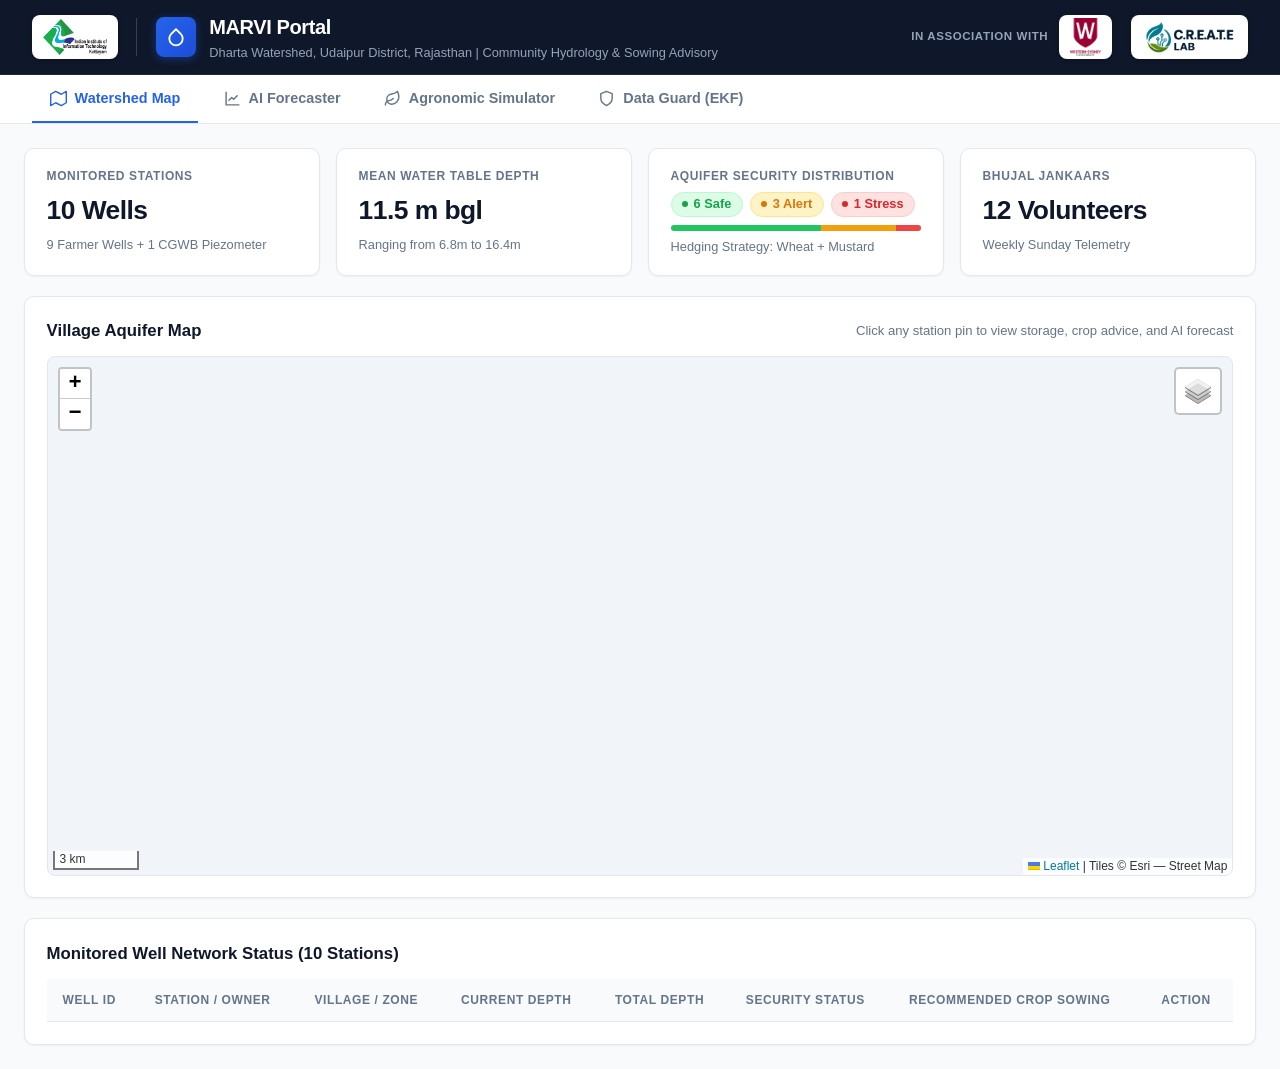
==== index.html @ 0a24b656 "Add root index.html and update vercel.json for direct static edge delivery" ====
<!DOCTYPE html>
<html lang="en">
<head>
    <meta charset="UTF-8">
    <meta name="viewport" content="width=device-width, initial-scale=1.0">
    <title>MARVI - Smart Groundwater & Agronomic Advisory Portal</title>
    <link rel="icon" type="image/svg+xml" href="/static/favicon.svg">
    <link rel="shortcut icon" href="/static/favicon.svg">
    <!-- Local Leaflet CSS -->
    <link rel="stylesheet" href="/static/vendor/leaflet.css">
    <!-- Local Chart.js -->
    <script src="/static/vendor/chart.umd.min.js"></script>
    <!-- Local Leaflet JS -->
    <script src="/static/vendor/leaflet.js"></script>
    <!-- Custom Style -->
    <link rel="stylesheet" href="/static/style.css?v=4.3">
</head>
<body>

    <!-- Header -->
    <header>
        <div class="header-left">
            <div class="header-logo-card" title="Indian Institute of Information Technology Kottayam">
                <img src="/static/images/iiit_kottayam_logo.png" alt="IIIT Kottayam" class="header-logo" style="max-height: 36px;">
            </div>
            <div class="header-vdiv"></div>
            <div class="brand">
                <div class="brand-icon-wrap">
                    <svg width="20" height="20" viewBox="0 0 24 24" fill="none" stroke="currentColor" stroke-width="2.2" stroke-linecap="round" stroke-linejoin="round">
                        <path d="M12 2.69l5.66 5.66a8 8 0 1 1-11.31 0z"/>
                    </svg>
                </div>
                <div>
                    <div class="brand-title">
                        <span>MARVI Portal</span>
                    </div>
                    <div class="brand-subtitle">Dharta Watershed, Udaipur District, Rajasthan | Community Hydrology & Sowing Advisory</div>
                </div>
            </div>
        </div>

        <div class="header-right">
            <div class="association-block">
                <span class="association-text">In association with</span>
                <div class="header-logo-card" title="Western Sydney University">
                    <img src="/static/images/wsu_logo.png" alt="Western Sydney University" class="header-logo" style="max-height: 38px;">
                </div>
            </div>
            <div class="header-logo-card" title="C.R.E.A.T.E Lab, IIIT Kottayam">
                <img src="/static/images/create_lab_logo.png" alt="C.R.E.A.T.E Lab" class="header-logo" style="max-height: 34px;">
            </div>
        </div>
    </header>

    <!-- Navigation Tabs -->
    <nav class="tab-nav">
        <button class="tab-btn active" data-tab="tab-map">
            <svg viewBox="0 0 24 24" fill="none" stroke="currentColor" stroke-linecap="round" stroke-linejoin="round"><polygon points="1 6 1 22 8 18 16 22 23 18 23 2 16 6 8 2 1 6"/></svg>
            <span>Watershed Map</span>
        </button>
        <button class="tab-btn" data-tab="tab-forecast">
            <svg viewBox="0 0 24 24" fill="none" stroke="currentColor" stroke-linecap="round" stroke-linejoin="round"><path d="M3 3v18h18"/><path d="M18.7 8l-5.1 5.2-2.8-2.7L7 14.3"/></svg>
            <span>AI Forecaster</span>
        </button>
        <button class="tab-btn" data-tab="tab-simulator">
            <svg viewBox="0 0 24 24" fill="none" stroke="currentColor" stroke-linecap="round" stroke-linejoin="round"><path d="M11 20A7 7 0 0 1 9.8 6.1C15.5 5 17 4.48 19 2c1 2 2 4.18 2 8 0 5.5-4.78 10-10 10Z"/><path d="M2 21c0-3 1.85-5.36 5.08-6C9.5 14.52 12 13 13 12"/></svg>
            <span>Agronomic Simulator</span>
        </button>
        <button class="tab-btn" data-tab="tab-guard">
            <svg viewBox="0 0 24 24" fill="none" stroke="currentColor" stroke-linecap="round" stroke-linejoin="round"><path d="M12 22s8-4 8-10V5l-8-3-8 3v7c0 6 8 10 8 10z"/></svg>
            <span>Data Guard (EKF)</span>
        </button>
    </nav>

    <!-- Main Container -->
    <main class="container">

        <!-- ============================================================== -->
        <!-- TAB 1: WATERSHED MAP & WELL FLEET -->
        <!-- ============================================================== -->
        <section id="tab-map" class="tab-pane active">
            <!-- Stat KPIs -->
            <div class="stats-grid">
                <div class="stat-card">
                    <div class="stat-label">Monitored Stations</div>
                    <div class="stat-value" id="kpi-total-stations">10 Wells</div>
                    <div class="stat-sub" id="kpi-station-types">9 Farmer Wells + 1 CGWB Piezometer</div>
                </div>
                <div class="stat-card">
                    <div class="stat-label">Mean Water Table Depth</div>
                    <div class="stat-value" id="kpi-mean-depth">11.5 m bgl</div>
                    <div class="stat-sub" id="kpi-depth-range">Ranging from 6.8m to 16.4m</div>
                </div>
                <div class="stat-card">
                    <div class="stat-label">Aquifer Security Distribution</div>
                    <div class="chip-group" id="kpi-security-dist">
                        <span class="chip chip-green"><span class="chip-dot"></span> 6 Safe</span>
                        <span class="chip chip-amber"><span class="chip-dot"></span> 3 Alert</span>
                        <span class="chip chip-red"><span class="chip-dot"></span> 1 Stress</span>
                    </div>
                    <div class="dist-bar" id="kpi-dist-bar">
                        <div class="dist-bar-green" style="width: 60%;"></div>
                        <div class="dist-bar-amber" style="width: 30%;"></div>
                        <div class="dist-bar-red" style="width: 10%;"></div>
                    </div>
                    <div class="stat-sub" style="margin-top: 0.4rem;">Hedging Strategy: Wheat + Mustard</div>
                </div>
                <div class="stat-card">
                    <div class="stat-label">Bhujal Jankaars</div>
                    <div class="stat-value">12 Volunteers</div>
                    <div class="stat-sub">Weekly Sunday Telemetry</div>
                </div>
            </div>

            <!-- Leaflet Map Card -->
            <div class="card">
                <div class="card-title">
                    <span>Village Aquifer Map</span>
                    <span style="font-size:0.82rem; font-weight:normal; color:var(--text-muted);">Click any station pin to view storage, crop advice, and AI forecast</span>
                </div>
                <div id="map"></div>
            </div>

            <!-- Well Fleet Table -->
            <div class="card">
                <div class="card-title">Monitored Well Network Status (10 Stations)</div>
                <table class="data-table">
                    <thead>
                        <tr>
                            <th>Well ID</th>
                            <th>Station / Owner</th>
                            <th>Village / Zone</th>
                            <th>Current Depth</th>
                            <th>Total Depth</th>
                            <th>Security Status</th>
                            <th>Recommended Crop Sowing</th>
                            <th>Action</th>
                        </tr>
                    </thead>
                    <tbody id="fleet-table-body">
                        <!-- Populated by JS -->
                    </tbody>
                </table>
            </div>
        </section>


        <!-- ============================================================== -->
        <!-- TAB 2: AI FORECASTER (WELL-SPECIFIC HYDROLOGY) -->
        <!-- ============================================================== -->
        <section id="tab-forecast" class="tab-pane">
            <div class="card">
                <div class="card-title">
                    <span>Physics-Informed Dual-Horizon Forecaster</span>
                    <span class="status-badge status-green">Model: PyTorch 2-Layer LSTM (R²=0.92)</span>
                </div>
                <p style="color:var(--text-muted); font-size:0.88rem; margin-bottom:1.2rem;">
                    Physics loss incorporates aquifer mass conservation: &Delta;h &prop; &sum;(Recharge &minus; Pumping).
                    Select any well to inspect its unique hydrogeological depth, seasonal recession rate, and 60d / 90d forecasts.
                </p>

                <!-- Well Selector Bar -->
                <div style="background:#f8fafc; padding:0.9rem 1.2rem; border-radius:8px; border:1px solid var(--border); margin-bottom:1.25rem; display:flex; align-items:center; justify-content:space-between; flex-wrap:wrap; gap:1rem;">
                    <div style="display:flex; align-items:center; gap:0.75rem;">
                        <svg width="20" height="20" viewBox="0 0 24 24" fill="none" stroke="currentColor" stroke-width="2" stroke-linecap="round" stroke-linejoin="round" style="color:var(--primary-accent);">
                            <circle cx="12" cy="12" r="10"></circle>
                            <circle cx="12" cy="12" r="6"></circle>
                            <circle cx="12" cy="12" r="2"></circle>
                        </svg>
                        <div>
                            <div style="font-size:0.75rem; font-weight:700; color:var(--text-muted); text-transform:uppercase;">Select Monitored Well:</div>
                            <select id="forecast-well-select" style="font-weight:600; font-size:0.95rem; padding:0.45rem 0.75rem; border-radius:6px; border:1px solid var(--border); background:white; min-width:340px; color:#0f172a; cursor:pointer;">
                                <option value="RJ-DHT-01">RJ-DHT-01 - Ramesh Patel (Dharta Center) [GREEN]</option>
                                <option value="RJ-DHT-02">RJ-DHT-02 - Suresh Meena (Dharta East) [AMBER]</option>
                                <option value="RJ-DHT-03">RJ-DHT-03 - Kalu Ram (Dharta South) [GREEN]</option>
                                <option value="RJ-DHT-04">RJ-DHT-04 - Mohan Lal (Dharta West Check Dam) [GREEN]</option>
                                <option value="RJ-DHT-05">RJ-DHT-05 - Shanti Devi (Dharta Village Core) [GREEN]</option>
                                <option value="RJ-DHT-06">RJ-DHT-06 - Bhagwati Lal (Dharta North Ridge) [RED]</option>
                                <option value="RJ-DHT-07">RJ-DHT-07 - Leela Bai (Kundai Pond Zone) [GREEN]</option>
                                <option value="RJ-DHT-08">RJ-DHT-08 - Bheru Singh (Badgaon Road) [AMBER]</option>
                                <option value="RJ-DHT-09">RJ-DHT-09 - Chhagan Lal (Rundera Farm Cluster) [AMBER]</option>
                                <option value="Bhinder_Pz_1">Bhinder_Pz_1 - CGWB Regional Piezometer [GREEN]</option>
                            </select>
                        </div>
                    </div>
                    <div id="forecast-well-meta" style="display:flex; gap:1rem; align-items:center; font-size:0.88rem;">
                        <!-- Updated by JS -->
                    </div>
                </div>

                <!-- Dual Horizon KPI Cards -->
                <div class="stats-grid">
                    <div class="stat-card">
                        <div class="stat-label">60-Day Horizon Forecast</div>
                        <div class="stat-value" id="kpi-60d-pred">-- m</div>
                        <div class="stat-sub">
                            Actual Test Truth: <strong id="kpi-60d-true">-- m</strong> &bull; <span id="kpi-60d-diff" style="color:var(--green); font-weight:bold;">--</span> &bull; <strong>R² = 0.92</strong>
                        </div>
                    </div>
                    <div class="stat-card">
                        <div class="stat-label">90-Day Horizon Forecast (Flowering Gate)</div>
                        <div class="stat-value" id="kpi-90d-pred">-- m</div>
                        <div class="stat-sub">
                            Actual Test Truth: <strong id="kpi-90d-true">-- m</strong> &bull; <span id="kpi-90d-diff" style="color:var(--green); font-weight:bold;">--</span> &bull; <strong>R² = 0.86</strong>
                        </div>
                    </div>
                </div>

                <!-- Chart Horizon Mode Switcher -->
                <div style="display:flex; justify-content:space-between; align-items:center; margin-top:1.2rem; margin-bottom:0.6rem; flex-wrap:wrap; gap:0.5rem; background:#f8fafc; padding:0.6rem 1rem; border-radius:8px; border:1px solid var(--border);">
                    <div style="font-weight:700; color:var(--primary); font-size:0.88rem; display:flex; align-items:center; gap:0.4rem;">
                        <span>Forecast Horizon:</span>
                        <span style="font-weight:normal; font-size:0.8rem; color:var(--text-muted);">(Compare Predicted vs Actual for exact timeframes)</span>
                    </div>
                    <div style="display:flex; gap:0.4rem;">
                        <button id="btn-horizon-60d" class="btn btn-outline" style="padding:4px 10px; font-size:0.8rem;" onclick="setHorizonMode('60D')">
                            60-Day Horizon
                        </button>
                        <button id="btn-horizon-90d" class="btn btn-outline" style="padding:4px 10px; font-size:0.8rem;" onclick="setHorizonMode('90D')">
                            90-Day Horizon
                        </button>
                        <button id="btn-horizon-dual" class="btn" style="padding:4px 10px; font-size:0.8rem;" onclick="setHorizonMode('DUAL')">
                            Dual View (Comparison)
                        </button>
                    </div>
                </div>

                <!-- Chart.js Graph -->
                <div style="height: 440px; width: 100%; position: relative; margin-top: 0.5rem;">
                    <canvas id="forecastCanvas"></canvas>
                </div>
            </div>
        </section>


        <!-- ============================================================== -->
        <!-- TAB 3: APPROACHABLE AGRONOMIC SIMULATOR -->
        <!-- ============================================================== -->
        <section id="tab-simulator" class="tab-pane">
            <div class="card">
                <div class="card-title">
                    <span>Crop Planning & What-If Simulator</span>
                    <span id="res-status-badge" class="status-badge status-green">GREEN</span>
                </div>
                <p style="color:var(--text-muted); font-size:0.88rem; margin-bottom:1.25rem;">
                    Simulate your well water level and farm size to find your optimal Rabi crop allocation (Wheat vs Mustard vs Chickpea) and usable water volume in Litres.
                </p>

                <!-- 1-Click Helper Presets Toolbar -->
                <div style="background:#f8fafc; border:1px solid var(--border); border-radius:8px; padding:0.85rem 1rem; margin-bottom:1.25rem;">
                    <div style="font-weight:700; font-size:0.85rem; color:var(--primary); margin-bottom:0.5rem;">
                        Quick Scenario Presets:
                    </div>
                    <div style="display:flex; gap:0.6rem; flex-wrap:wrap; align-items:center;">
                        <button class="btn btn-outline" style="font-size:0.8rem; padding:4px 10px;" onclick="applySeasonPreset('GOOD')">
                            <span class="chip-dot" style="background:#22c55e;"></span> Good Monsoon (6.5m depth)
                        </button>
                        <button class="btn btn-outline" style="font-size:0.8rem; padding:4px 10px;" onclick="applySeasonPreset('NORMAL')">
                            <span class="chip-dot" style="background:#f59e0b;"></span> Normal Season (10.5m depth)
                        </button>
                        <button class="btn btn-outline" style="font-size:0.8rem; padding:4px 10px;" onclick="applySeasonPreset('DROUGHT')">
                            <span class="chip-dot" style="background:#ef4444;"></span> Drought Stress (15.5m depth)
                        </button>
                        <span style="color:#cbd5e1;">|</span>
                        <div style="display:flex; align-items:center; gap:0.4rem;">
                            <label style="font-size:0.82rem; font-weight:600; color:var(--text-muted);">Load Well:</label>
                            <select id="sim-well-select" style="font-size:0.82rem; font-weight:600; padding:4px 8px; border-radius:6px; background:white; border:1px solid var(--border); max-width:280px; cursor:pointer;">
                                <option value="">-- Choose Monitored Well --</option>
                                <option value="RJ-DHT-01">RJ-DHT-01 - Ramesh Patel (9.6m depth)</option>
                                <option value="RJ-DHT-02">RJ-DHT-02 - Suresh Meena (14.8m depth)</option>
                                <option value="RJ-DHT-03">RJ-DHT-03 - Kalu Ram (10.2m depth)</option>
                                <option value="RJ-DHT-04">RJ-DHT-04 - Mohan Lal (6.8m depth)</option>
                                <option value="RJ-DHT-05">RJ-DHT-05 - Shanti Devi (11.4m depth)</option>
                                <option value="RJ-DHT-06">RJ-DHT-06 - Bhagwati Lal (16.4m depth)</option>
                                <option value="RJ-DHT-07">RJ-DHT-07 - Leela Bai (7.4m depth)</option>
                                <option value="RJ-DHT-08">RJ-DHT-08 - Bheru Singh (13.9m depth)</option>
                                <option value="RJ-DHT-09">RJ-DHT-09 - Chhagan Lal (12.1m depth)</option>
                                <option value="Bhinder_Pz_1">Bhinder_Pz_1 - CGWB Piezometer (12.8m depth)</option>
                            </select>
                        </div>
                    </div>
                </div>

                <div class="grid-2">
                    <!-- Controls Column -->
                    <div>
                        <h4 style="margin-bottom:0.85rem; color:#0f172a; font-size:0.95rem; font-weight:700;">1. Adjust Well & Land Parameters</h4>

                        <div class="form-group">
                            <div class="form-label">
                                <span>Current Water Depth (meters bgl):</span>
                                <span class="form-value-badge" id="val-depth">9.6 m</span>
                            </div>
                            <input type="range" id="sim-depth" min="2.0" max="20.0" step="0.2" value="9.6">
                            <div style="display:flex; justify-content:space-between; font-size:0.75rem; color:var(--text-muted); margin-top:2px;">
                                <span>2m (Full well)</span>
                                <span>10m (Average)</span>
                                <span>20m (Empty)</span>
                            </div>
                        </div>

                        <div class="form-group">
                            <div class="form-label">
                                <span>Well Diameter (meters):</span>
                                <span class="form-value-badge" id="val-diam">2.5 m</span>
                            </div>
                            <input type="range" id="sim-diam" min="1.0" max="5.0" step="0.1" value="2.5">
                            <div style="display:flex; justify-content:space-between; font-size:0.75rem; color:var(--text-muted); margin-top:2px;">
                                <span>1m (Tube well)</span>
                                <span>2.5m (Typical dug well)</span>
                                <span>5m (Wide community well)</span>
                            </div>
                        </div>

                        <div class="form-group">
                            <div class="form-label">
                                <span>Total Well Physical Depth (meters):</span>
                                <span class="form-value-badge" id="val-total">18.0 m</span>
                            </div>
                            <input type="range" id="sim-total" min="10.0" max="25.0" step="0.5" value="18.0">
                            <div style="display:flex; justify-content:space-between; font-size:0.75rem; color:var(--text-muted); margin-top:2px;">
                                <span>10m (Shallow)</span>
                                <span>18m (Bedrock)</span>
                                <span>25m (Deep drilled)</span>
                            </div>
                        </div>

                        <div class="form-group">
                            <div class="form-label">
                                <span>Cultivated Land Area (hectares):</span>
                                <span class="form-value-badge" id="val-area">1.0 ha (4 Bighas)</span>
                            </div>
                            <input type="range" id="sim-area" min="0.5" max="4.0" step="0.1" value="1.0">
                            <div style="display:flex; justify-content:space-between; font-size:0.75rem; color:var(--text-muted); margin-top:2px;">
                                <span>0.5 ha (2 Bighas)</span>
                                <span>1.0 ha (4 Bighas)</span>
                                <span>4.0 ha (16 Bighas)</span>
                            </div>
                        </div>

                        <!-- Sowing Gate Hedging Card -->
                        <div class="alert-box alert-info" style="margin-top:1.25rem;">
                            <strong>Sowing Gate Lock & Hedging Protocol:</strong><br>
                            Sowing choice is locked once in mid-October. A 50/50 hedge (50% Wheat / 50% Mustard) provides proven downside risk mitigation against climate variability.
                            Subsequent weekly 60d/90d AI forecasts steer <em>deficit irrigation rationing</em> rather than unfeasible crop changes.
                        </div>
                    </div>

                    <!-- Visual Output Column -->
                    <div>
                        <h4 style="margin-bottom:0.85rem; color:#0f172a; font-size:0.95rem; font-weight:700;">2. Water Reservoir & Sowing Advice</h4>

                        <!-- Storage KPI Cards -->
                        <div class="stats-grid" style="grid-template-columns: 1fr 1fr; margin-bottom:0.85rem;">
                            <div class="stat-card">
                                <div class="stat-label">Usable Storage Volume</div>
                                <div class="stat-value" id="res-usable-litres" style="font-size:1.35rem;">-- L</div>
                                <div class="stat-sub">Excludes 1.5m pump suction buffer</div>
                            </div>
                            <div class="stat-card">
                                <div class="stat-label">Active Water Column</div>
                                <div class="stat-value" id="res-water-col" style="font-size:1.35rem;">-- m</div>
                                <div class="stat-sub">Saturated aquifer zone</div>
                            </div>
                        </div>

                        <!-- Graphical Cutaway Well Diagram -->
                        <div style="background:#f8fafc; border-radius:8px; padding:1rem; border:1px solid var(--border); display:flex; align-items:center; justify-content:center; gap:2rem;">
                            <div style="font-size:0.82rem; color:var(--text-muted); width:140px; line-height:1.4;">
                                <div><strong>Surface: 0.0m</strong></div>
                                <div style="margin: 22px 0 30px 0; color:#2563eb; font-weight:bold;">
                                    Water Table:<br><span id="diagram-water-depth">9.6m bgl</span>
                                </div>
                                <div style="color:#b45309; font-weight:600;">
                                    Pump Intake (1.5m buffer)
                                </div>
                                <div style="margin-top:18px; font-weight:bold; color:#0f172a;">
                                    Well Bottom: <span id="diagram-total-depth">18.0m</span>
                                </div>
                            </div>
                            <div class="column-visualizer">
                                <div class="water-body" id="water-level-body" style="height: 50%;"></div>
                                <div class="column-label" id="water-col-label" style="top: 45%;">-- m</div>
                            </div>
                        </div>

                        <!-- Crop Allocations -->
                        <div style="margin-top:1rem;">
                            <h4 style="margin-bottom:0.65rem; font-size:0.88rem; font-weight:700;">Recommended Cultivation Allocation:</h4>
                            
                            <div class="crop-bar-wrap">
                                <div class="crop-bar-label">
                                    <span><strong>Wheat (Gehun)</strong> &mdash; 4-5 Irrigations (~450 mm)</span>
                                    <span id="pct-wheat" style="font-weight:700; color:#15803d;">0%</span>
                                </div>
                                <div class="crop-progress"><div class="crop-fill fill-wheat" id="bar-wheat" style="width:0%;"></div></div>
                            </div>

                            <div class="crop-bar-wrap">
                                <div class="crop-bar-label">
                                    <span><strong>Mustard (Sarson)</strong> &mdash; 2-3 Irrigations (~240 mm)</span>
                                    <span id="pct-mustard" style="font-weight:700; color:#b45309;">0%</span>
                                </div>
                                <div class="crop-progress"><div class="crop-fill fill-mustard" id="bar-mustard" style="width:0%;"></div></div>
                            </div>

                            <div class="crop-bar-wrap">
                                <div class="crop-bar-label">
                                    <span><strong>Chickpea (Chana)</strong> &mdash; Drought Hardy (~180 mm)</span>
                                    <span id="pct-chickpea" style="font-weight:700; color:#c2410c;">0%</span>
                                </div>
                                <div class="crop-progress"><div class="crop-fill fill-chickpea" id="bar-chickpea" style="width:0%;"></div></div>
                            </div>

                            <div class="crop-bar-wrap">
                                <div class="crop-bar-label">
                                    <span><strong>Fallow / Conservation</strong> &mdash; Groundwater Preservation</span>
                                    <span id="pct-fallow" style="font-weight:700; color:#64748b;">0%</span>
                                </div>
                                <div class="crop-progress"><div class="crop-fill fill-fallow" id="bar-fallow" style="width:0%;"></div></div>
                            </div>
                        </div>

                        <!-- Action Takeaway Alert -->
                        <div id="sim-alert-box" class="alert-box alert-green">
                            Calculating advisory...
                        </div>
                    </div>
                </div>
            </div>
        </section>


        <!-- ============================================================== -->
        <!-- TAB 4: SMART DATA GUARD (EKF) -->
        <!-- ============================================================== -->
        <section id="tab-guard" class="tab-pane">
            <div class="card">
                <div class="card-title">
                    <span>Smart Data Guard & Extended Kalman Filter (EKF)</span>
                    <span class="status-badge status-green">Layer 1: Physics &bull; Layer 2: EKF &bull; Layer 3: Spatial</span>
                </div>
                <p style="color:var(--text-muted); font-size:0.88rem; margin-bottom:1.25rem;">
                    Validate raw crowdsourced readings from BhuJal Jankaars across all 10 watershed stations. Automatically catches 10x decimal slips, active pumping cone drawdown, and negative depth errors.
                </p>

                <div class="grid-2">
                    <!-- Form -->
                    <div>
                        <div class="form-group">
                            <label class="form-label">Select Target Well:</label>
                            <select id="guard-well" style="cursor:pointer;">
                                <option value="RJ-DHT-01">RJ-DHT-01 - Ramesh Patel (Dharta Center - 18.0m total)</option>
                                <option value="RJ-DHT-02">RJ-DHT-02 - Suresh Meena (Dharta East - 18.0m total)</option>
                                <option value="RJ-DHT-03">RJ-DHT-03 - Kalu Ram (Dharta South - 16.0m total)</option>
                                <option value="RJ-DHT-04">RJ-DHT-04 - Mohan Lal (Dharta West Check Dam - 15.0m total)</option>
                                <option value="RJ-DHT-05">RJ-DHT-05 - Shanti Devi (Dharta Village Core - 17.0m total)</option>
                                <option value="RJ-DHT-06">RJ-DHT-06 - Bhagwati Lal (Dharta North Ridge - 19.0m total)</option>
                                <option value="RJ-DHT-07">RJ-DHT-07 - Leela Bai (Kundai Pond Zone - 14.0m total)</option>
                                <option value="RJ-DHT-08">RJ-DHT-08 - Bheru Singh (Badgaon Road - 18.0m total)</option>
                                <option value="RJ-DHT-09">RJ-DHT-09 - Chhagan Lal (Rundera Farm Cluster - 16.0m total)</option>
                                <option value="Bhinder_Pz_1">Bhinder_Pz_1 - CGWB Piezometer (20.0m total)</option>
                            </select>
                        </div>

                        <div class="form-group">
                            <label class="form-label">Sounder Tape Depth Reading (meters):</label>
                            <input type="number" id="guard-depth" step="0.1" value="9.6">
                        </div>

                        <div class="form-group" style="display:flex; align-items:center; gap:0.6rem;">
                            <input type="checkbox" id="guard-pumping" style="width:auto; cursor:pointer;">
                            <label for="guard-pumping" style="font-size:0.85rem; cursor:pointer;">Is irrigation motor pump currently running?</label>
                        </div>

                        <button id="btn-validate-guard" class="btn" style="width:100%; margin-top:0.35rem;">
                            Run Telemetry Inspection
                        </button>

                        <!-- Quick Test Presets -->
                        <div style="margin-top:1.25rem;">
                            <div style="font-size:0.8rem; font-weight:600; color:var(--text-muted); margin-bottom:0.4rem;">Test Presets:</div>
                            <div style="display:flex; gap:0.4rem; flex-wrap:wrap;">
                                <button class="btn btn-outline" style="font-size:0.75rem; padding:4px 8px;" onclick="setGuardPreset(9.6, false)">Normal (9.6m)</button>
                                <button class="btn btn-outline" style="font-size:0.75rem; padding:4px 8px;" onclick="setGuardPreset(25.0, false)">Decimal Slip (25.0m)</button>
                                <button class="btn btn-outline" style="font-size:0.75rem; padding:4px 8px;" onclick="setGuardPreset(15.8, true)">Pump Running (15.8m)</button>
                                <button class="btn btn-outline" style="font-size:0.75rem; padding:4px 8px;" onclick="setGuardPreset(-2.5, false)">Negative (-2.5m)</button>
                            </div>
                        </div>
                    </div>

                    <!-- Telemetry Output -->
                    <div>
                        <div class="card" style="box-shadow:none; border: 1px solid var(--border); background:#f8fafc;">
                            <div style="display:flex; justify-content:space-between; align-items:center; margin-bottom:0.75rem;">
                                <strong>Inspection Telemetry</strong>
                                <span id="guard-res-status" class="status-badge status-green">ACCEPTED</span>
                            </div>

                            <p id="guard-res-expl" style="font-size:0.9rem; margin-bottom:0.85rem; color:var(--text);">
                                Ready for measurement input.
                            </p>

                            <div id="guard-res-corr" class="alert-box alert-amber" style="display:none; margin-bottom:0.85rem;">
                            </div>

                            <div class="stats-grid" style="grid-template-columns: 1fr 1fr; margin-bottom:0;">
                                <div class="stat-card" style="background:white;">
                                    <div class="stat-label">EKF Predicted Depth</div>
                                    <div class="stat-value" id="guard-res-ekf" style="font-size:1.15rem;">-- m</div>
                                </div>
                                <div class="stat-card" style="background:white;">
                                    <div class="stat-label">Recession Velocity</div>
                                    <div class="stat-value" id="guard-res-vel" style="font-size:1.15rem;">-- m/d</div>
                                </div>
                            </div>
                            <div style="margin-top:0.5rem; font-size:0.75rem; color:var(--text-muted); text-align:right;">
                                Innovation Z-Score: <span id="guard-res-z" style="font-weight:bold;">--</span>
                            </div>
                        </div>
                    </div>
                </div>
            </div>
        </section>

    </main>

    <!-- Custom App Script -->
    <script src="/static/app.js?v=4.1"></script>
</body>
</html>
---- static/vendor/leaflet.css ----
/* required styles */

.leaflet-pane,
.leaflet-tile,
.leaflet-marker-icon,
.leaflet-marker-shadow,
.leaflet-tile-container,
.leaflet-pane > svg,
.leaflet-pane > canvas,
.leaflet-zoom-box,
.leaflet-image-layer,
.leaflet-layer {
	position: absolute;
	left: 0;
	top: 0;
	}
.leaflet-container {
	overflow: hidden;
	}
.leaflet-tile,
.leaflet-marker-icon,
.leaflet-marker-shadow {
	-webkit-user-select: none;
	   -moz-user-select: none;
	        user-select: none;
	  -webkit-user-drag: none;
	}
/* Prevents IE11 from highlighting tiles in blue */
.leaflet-tile::selection {
	background: transparent;
}
/* Safari renders non-retina tile on retina better with this, but Chrome is worse */
.leaflet-safari .leaflet-tile {
	image-rendering: -webkit-optimize-contrast;
	}
/* hack that prevents hw layers "stretching" when loading new tiles */
.leaflet-safari .leaflet-tile-container {
	width: 1600px;
	height: 1600px;
	-webkit-transform-origin: 0 0;
	}
.leaflet-marker-icon,
.leaflet-marker-shadow {
	display: block;
	}
/* .leaflet-container svg: reset svg max-width decleration shipped in Joomla! (joomla.org) 3.x */
/* .leaflet-container img: map is broken in FF if you have max-width: 100% on tiles */
.leaflet-container .leaflet-overlay-pane svg {
	max-width: none !important;
	max-height: none !important;
	}
.leaflet-container .leaflet-marker-pane img,
.leaflet-container .leaflet-shadow-pane img,
.leaflet-container .leaflet-tile-pane img,
.leaflet-container img.leaflet-image-layer,
.leaflet-container .leaflet-tile {
	max-width: none !important;
	max-height: none !important;
	width: auto;
	padding: 0;
	}

.leaflet-container img.leaflet-tile {
	/* See: https://bugs.chromium.org/p/chromium/issues/detail?id=600120 */
	mix-blend-mode: plus-lighter;
}

.leaflet-container.leaflet-touch-zoom {
	-ms-touch-action: pan-x pan-y;
	touch-action: pan-x pan-y;
	}
.leaflet-container.leaflet-touch-drag {
	-ms-touch-action: pinch-zoom;
	/* Fallback for FF which doesn't support pinch-zoom */
	touch-action: none;
	touch-action: pinch-zoom;
}
.leaflet-container.leaflet-touch-drag.leaflet-touch-zoom {
	-ms-touch-action: none;
	touch-action: none;
}
.leaflet-container {
	-webkit-tap-highlight-color: transparent;
}
.leaflet-container a {
	-webkit-tap-highlight-color: rgba(51, 181, 229, 0.4);
}
.leaflet-tile {
	filter: inherit;
	visibility: hidden;
	}
.leaflet-tile-loaded {
	visibility: inherit;
	}
.leaflet-zoom-box {
	width: 0;
	height: 0;
	-moz-box-sizing: border-box;
	     box-sizing: border-box;
	z-index: 800;
	}
/* workaround for https://bugzilla.mozilla.org/show_bug.cgi?id=888319 */
.leaflet-overlay-pane svg {
	-moz-user-select: none;
	}

.leaflet-pane         { z-index: 400; }

.leaflet-tile-pane    { z-index: 200; }
.leaflet-overlay-pane { z-index: 400; }
.leaflet-shadow-pane  { z-index: 500; }
.leaflet-marker-pane  { z-index: 600; }
.leaflet-tooltip-pane   { z-index: 650; }
.leaflet-popup-pane   { z-index: 700; }

.leaflet-map-pane canvas { z-index: 100; }
.leaflet-map-pane svg    { z-index: 200; }

.leaflet-vml-shape {
	width: 1px;
	height: 1px;
	}
.lvml {
	behavior: url(#default#VML);
	display: inline-block;
	position: absolute;
	}


/* control positioning */

.leaflet-control {
	position: relative;
	z-index: 800;
	pointer-events: visiblePainted; /* IE 9-10 doesn't have auto */
	pointer-events: auto;
	}
.leaflet-top,
.leaflet-bottom {
	position: absolute;
	z-index: 1000;
	pointer-events: none;
	}
.leaflet-top {
	top: 0;
	}
.leaflet-right {
	right: 0;
	}
.leaflet-bottom {
	bottom: 0;
	}
.leaflet-left {
	left: 0;
	}
.leaflet-control {
	float: left;
	clear: both;
	}
.leaflet-right .leaflet-control {
	float: right;
	}
.leaflet-top .leaflet-control {
	margin-top: 10px;
	}
.leaflet-bottom .leaflet-control {
	margin-bottom: 10px;
	}
.leaflet-left .leaflet-control {
	margin-left: 10px;
	}
.leaflet-right .leaflet-control {
	margin-right: 10px;
	}


/* zoom and fade animations */

.leaflet-fade-anim .leaflet-popup {
	opacity: 0;
	-webkit-transition: opacity 0.2s linear;
	   -moz-transition: opacity 0.2s linear;
	        transition: opacity 0.2s linear;
	}
.leaflet-fade-anim .leaflet-map-pane .leaflet-popup {
	opacity: 1;
	}
.leaflet-zoom-animated {
	-webkit-transform-origin: 0 0;
	    -ms-transform-origin: 0 0;
	        transform-origin: 0 0;
	}
svg.leaflet-zoom-animated {
	will-change: transform;
}

.leaflet-zoom-anim .leaflet-zoom-animated {
	-webkit-transition: -webkit-transform 0.25s cubic-bezier(0,0,0.25,1);
	   -moz-transition:    -moz-transform 0.25s cubic-bezier(0,0,0.25,1);
	        transition:         transform 0.25s cubic-bezier(0,0,0.25,1);
	}
.leaflet-zoom-anim .leaflet-tile,
.leaflet-pan-anim .leaflet-tile {
	-webkit-transition: none;
	   -moz-transition: none;
	        transition: none;
	}

.leaflet-zoom-anim .leaflet-zoom-hide {
	visibility: hidden;
	}


/* cursors */

.leaflet-interactive {
	cursor: pointer;
	}
.leaflet-grab {
	cursor: -webkit-grab;
	cursor:    -moz-grab;
	cursor:         grab;
	}
.leaflet-crosshair,
.leaflet-crosshair .leaflet-interactive {
	cursor: crosshair;
	}
.leaflet-popup-pane,
.leaflet-control {
	cursor: auto;
	}
.leaflet-dragging .leaflet-grab,
.leaflet-dragging .leaflet-grab .leaflet-interactive,
.leaflet-dragging .leaflet-marker-draggable {
	cursor: move;
	cursor: -webkit-grabbing;
	cursor:    -moz-grabbing;
	cursor:         grabbing;
	}

/* marker & overlays interactivity */
.leaflet-marker-icon,
.leaflet-marker-shadow,
.leaflet-image-layer,
.leaflet-pane > svg path,
.leaflet-tile-container {
	pointer-events: none;
	}

.leaflet-marker-icon.leaflet-interactive,
.leaflet-image-layer.leaflet-interactive,
.leaflet-pane > svg path.leaflet-interactive,
svg.leaflet-image-layer.leaflet-interactive path {
	pointer-events: visiblePainted; /* IE 9-10 doesn't have auto */
	pointer-events: auto;
	}

/* visual tweaks */

.leaflet-container {
	background: #ddd;
	outline-offset: 1px;
	}
.leaflet-container a {
	color: #0078A8;
	}
.leaflet-zoom-box {
	border: 2px dotted #38f;
	background: rgba(255,255,255,0.5);
	}


/* general typography */
.leaflet-container {
	font-family: "Helvetica Neue", Arial, Helvetica, sans-serif;
	font-size: 12px;
	font-size: 0.75rem;
	line-height: 1.5;
	}


/* general toolbar styles */

.leaflet-bar {
	box-shadow: 0 1px 5px rgba(0,0,0,0.65);
	border-radius: 4px;
	}
.leaflet-bar a {
	background-color: #fff;
	border-bottom: 1px solid #ccc;
	width: 26px;
	height: 26px;
	line-height: 26px;
	display: block;
	text-align: center;
	text-decoration: none;
	color: black;
	}
.leaflet-bar a,
.leaflet-control-layers-toggle {
	background-position: 50% 50%;
	background-repeat: no-repeat;
	display: block;
	}
.leaflet-bar a:hover,
.leaflet-bar a:focus {
	background-color: #f4f4f4;
	}
.leaflet-bar a:first-child {
	border-top-left-radius: 4px;
	border-top-right-radius: 4px;
	}
.leaflet-bar a:last-child {
	border-bottom-left-radius: 4px;
	border-bottom-right-radius: 4px;
	border-bottom: none;
	}
.leaflet-bar a.leaflet-disabled {
	cursor: default;
	background-color: #f4f4f4;
	color: #bbb;
	}

.leaflet-touch .leaflet-bar a {
	width: 30px;
	height: 30px;
	line-height: 30px;
	}
.leaflet-touch .leaflet-bar a:first-child {
	border-top-left-radius: 2px;
	border-top-right-radius: 2px;
	}
.leaflet-touch .leaflet-bar a:last-child {
	border-bottom-left-radius: 2px;
	border-bottom-right-radius: 2px;
	}

/* zoom control */

.leaflet-control-zoom-in,
.leaflet-control-zoom-out {
	font: bold 18px 'Lucida Console', Monaco, monospace;
	text-indent: 1px;
	}

.leaflet-touch .leaflet-control-zoom-in, .leaflet-touch .leaflet-control-zoom-out  {
	font-size: 22px;
	}


/* layers control */

.leaflet-control-layers {
	box-shadow: 0 1px 5px rgba(0,0,0,0.4);
	background: #fff;
	border-radius: 5px;
	}
.leaflet-control-layers-toggle {
	background-image: url(images/layers.png);
	width: 36px;
	height: 36px;
	}
.leaflet-retina .leaflet-control-layers-toggle {
	background-image: url(images/layers-2x.png);
	background-size: 26px 26px;
	}
.leaflet-touch .leaflet-control-layers-toggle {
	width: 44px;
	height: 44px;
	}
.leaflet-control-layers .leaflet-control-layers-list,
.leaflet-control-layers-expanded .leaflet-control-layers-toggle {
	display: none;
	}
.leaflet-control-layers-expanded .leaflet-control-layers-list {
	display: block;
	position: relative;
	}
.leaflet-control-layers-expanded {
	padding: 6px 10px 6px 6px;
	color: #333;
	background: #fff;
	}
.leaflet-control-layers-scrollbar {
	overflow-y: scroll;
	overflow-x: hidden;
	padding-right: 5px;
	}
.leaflet-control-layers-selector {
	margin-top: 2px;
	position: relative;
	top: 1px;
	}
.leaflet-control-layers label {
	display: block;
	font-size: 13px;
	font-size: 1.08333em;
	}
.leaflet-control-layers-separator {
	height: 0;
	border-top: 1px solid #ddd;
	margin: 5px -10px 5px -6px;
	}

/* Default icon URLs */
.leaflet-default-icon-path { /* used only in path-guessing heuristic, see L.Icon.Default */
	background-image: url(images/marker-icon.png);
	}


/* attribution and scale controls */

.leaflet-container .leaflet-control-attribution {
	background: #fff;
	background: rgba(255, 255, 255, 0.8);
	margin: 0;
	}
.leaflet-control-attribution,
.leaflet-control-scale-line {
	padding: 0 5px;
	color: #333;
	line-height: 1.4;
	}
.leaflet-control-attribution a {
	text-decoration: none;
	}
.leaflet-control-attribution a:hover,
.leaflet-control-attribution a:focus {
	text-decoration: underline;
	}
.leaflet-attribution-flag {
	display: inline !important;
	vertical-align: baseline !important;
	width: 1em;
	height: 0.6669em;
	}
.leaflet-left .leaflet-control-scale {
	margin-left: 5px;
	}
.leaflet-bottom .leaflet-control-scale {
	margin-bottom: 5px;
	}
.leaflet-control-scale-line {
	border: 2px solid #777;
	border-top: none;
	line-height: 1.1;
	padding: 2px 5px 1px;
	white-space: nowrap;
	-moz-box-sizing: border-box;
	     box-sizing: border-box;
	background: rgba(255, 255, 255, 0.8);
	text-shadow: 1px 1px #fff;
	}
.leaflet-control-scale-line:not(:first-child) {
	border-top: 2px solid #777;
	border-bottom: none;
	margin-top: -2px;
	}
.leaflet-control-scale-line:not(:first-child):not(:last-child) {
	border-bottom: 2px solid #777;
	}

.leaflet-touch .leaflet-control-attribution,
.leaflet-touch .leaflet-control-layers,
.leaflet-touch .leaflet-bar {
	box-shadow: none;
	}
.leaflet-touch .leaflet-control-layers,
.leaflet-touch .leaflet-bar {
	border: 2px solid rgba(0,0,0,0.2);
	background-clip: padding-box;
	}


/* popup */

.leaflet-popup {
	position: absolute;
	text-align: center;
	margin-bottom: 20px;
	}
.leaflet-popup-content-wrapper {
	padding: 1px;
	text-align: left;
	border-radius: 12px;
	}
.leaflet-popup-content {
	margin: 13px 24px 13px 20px;
	line-height: 1.3;
	font-size: 13px;
	font-size: 1.08333em;
	min-height: 1px;
	}
.leaflet-popup-content p {
	margin: 17px 0;
	margin: 1.3em 0;
	}
.leaflet-popup-tip-container {
	width: 40px;
	height: 20px;
	position: absolute;
	left: 50%;
	margin-top: -1px;
	margin-left: -20px;
	overflow: hidden;
	pointer-events: none;
	}
.leaflet-popup-tip {
	width: 17px;
	height: 17px;
	padding: 1px;

	margin: -10px auto 0;
	pointer-events: auto;

	-webkit-transform: rotate(45deg);
	   -moz-transform: rotate(45deg);
	    -ms-transform: rotate(45deg);
	        transform: rotate(45deg);
	}
.leaflet-popup-content-wrapper,
.leaflet-popup-tip {
	background: white;
	color: #333;
	box-shadow: 0 3px 14px rgba(0,0,0,0.4);
	}
.leaflet-container a.leaflet-popup-close-button {
	position: absolute;
	top: 0;
	right: 0;
	border: none;
	text-align: center;
	width: 24px;
	height: 24px;
	font: 16px/24px Tahoma, Verdana, sans-serif;
	color: #757575;
	text-decoration: none;
	background: transparent;
	}
.leaflet-container a.leaflet-popup-close-button:hover,
.leaflet-container a.leaflet-popup-close-button:focus {
	color: #585858;
	}
.leaflet-popup-scrolled {
	overflow: auto;
	}

.leaflet-oldie .leaflet-popup-content-wrapper {
	-ms-zoom: 1;
	}
.leaflet-oldie .leaflet-popup-tip {
	width: 24px;
	margin: 0 auto;

	-ms-filter: "progid:DXImageTransform.Microsoft.Matrix(M11=0.70710678, M12=0.70710678, M21=-0.70710678, M22=0.70710678)";
	filter: progid:DXImageTransform.Microsoft.Matrix(M11=0.70710678, M12=0.70710678, M21=-0.70710678, M22=0.70710678);
	}

.leaflet-oldie .leaflet-control-zoom,
.leaflet-oldie .leaflet-control-layers,
.leaflet-oldie .leaflet-popup-content-wrapper,
.leaflet-oldie .leaflet-popup-tip {
	border: 1px solid #999;
	}


/* div icon */

.leaflet-div-icon {
	background: #fff;
	border: 1px solid #666;
	}


/* Tooltip */
/* Base styles for the element that has a tooltip */
.leaflet-tooltip {
	position: absolute;
	padding: 6px;
	background-color: #fff;
	border: 1px solid #fff;
	border-radius: 3px;
	color: #222;
	white-space: nowrap;
	-webkit-user-select: none;
	-moz-user-select: none;
	-ms-user-select: none;
	user-select: none;
	pointer-events: none;
	box-shadow: 0 1px 3px rgba(0,0,0,0.4);
	}
.leaflet-tooltip.leaflet-interactive {
	cursor: pointer;
	pointer-events: auto;
	}
.leaflet-tooltip-top:before,
.leaflet-tooltip-bottom:before,
.leaflet-tooltip-left:before,
.leaflet-tooltip-right:before {
	position: absolute;
	pointer-events: none;
	border: 6px solid transparent;
	background: transparent;
	content: "";
	}

/* Directions */

.leaflet-tooltip-bottom {
	margin-top: 6px;
}
.leaflet-tooltip-top {
	margin-top: -6px;
}
.leaflet-tooltip-bottom:before,
.leaflet-tooltip-top:before {
	left: 50%;
	margin-left: -6px;
	}
.leaflet-tooltip-top:before {
	bottom: 0;
	margin-bottom: -12px;
	border-top-color: #fff;
	}
.leaflet-tooltip-bottom:before {
	top: 0;
	margin-top: -12px;
	margin-left: -6px;
	border-bottom-color: #fff;
	}
.leaflet-tooltip-left {
	margin-left: -6px;
}
.leaflet-tooltip-right {
	margin-left: 6px;
}
.leaflet-tooltip-left:before,
.leaflet-tooltip-right:before {
	top: 50%;
	margin-top: -6px;
	}
.leaflet-tooltip-left:before {
	right: 0;
	margin-right: -12px;
	border-left-color: #fff;
	}
.leaflet-tooltip-right:before {
	left: 0;
	margin-left: -12px;
	border-right-color: #fff;
	}

/* Printing */

@media print {
	/* Prevent printers from removing background-images of controls. */
	.leaflet-control {
		-webkit-print-color-adjust: exact;
		print-color-adjust: exact;
		}
	}
---- static/style.css ----
/* MARVI Professional GIS & Hydrological Web Application Styles (v4.0) */
:root {
  --primary: #0f172a;
  --primary-accent: #2563eb;
  --primary-light: #3b82f6;
  --secondary: #0d9488;
  --bg: #f8fafc;
  --surface: #ffffff;
  --border: #e2e8f0;
  --border-light: #f1f5f9;
  --text: #0f172a;
  --text-muted: #64748b;
  --text-subtle: #94a3b8;
  
  --green: #16a34a;
  --green-bg: #dcfce7;
  --green-border: #bbf7d0;
  
  --amber: #d97706;
  --amber-bg: #fef3c7;
  --amber-border: #fde68a;
  
  --red: #dc2626;
  --red-bg: #fee2e2;
  --red-border: #fecaca;
  
  --shadow-sm: 0 1px 2px 0 rgb(0 0 0 / 0.05);
  --shadow: 0 1px 3px 0 rgb(0 0 0 / 0.1), 0 1px 2px -1px rgb(0 0 0 / 0.1);
  --shadow-md: 0 4px 6px -1px rgb(0 0 0 / 0.1), 0 2px 4px -2px rgb(0 0 0 / 0.1);
  --shadow-lg: 0 10px 15px -3px rgb(0 0 0 / 0.1), 0 4px 6px -4px rgb(0 0 0 / 0.1);
  --radius: 10px;
}

* {
  box-sizing: border-box;
  margin: 0;
  padding: 0;
}

body {
  font-family: -apple-system, BlinkMacSystemFont, "Inter", "Segoe UI", Roboto, "Helvetica Neue", Arial, sans-serif;
  background-color: var(--bg);
  color: var(--text);
  line-height: 1.5;
  -webkit-font-smoothing: antialiased;
}

/* Header */
header {
  background: #0f172a;
  color: #f8fafc;
  padding: 0.75rem 2rem;
  border-bottom: 1px solid #1e293b;
  display: flex;
  justify-content: space-between;
  align-items: center;
  flex-wrap: wrap;
  gap: 1.25rem;
}

.header-left {
  display: flex;
  align-items: center;
  gap: 1.15rem;
}

.header-vdiv {
  width: 1px;
  height: 38px;
  background: rgba(255, 255, 255, 0.18);
}

.header-right {
  display: flex;
  align-items: center;
  gap: 1.15rem;
  flex-wrap: wrap;
}

.header-logo-card {
  background: #ffffff;
  padding: 4px 10px;
  border-radius: 8px;
  display: inline-flex;
  align-items: center;
  justify-content: center;
  box-shadow: 0 1px 4px rgba(0, 0, 0, 0.25);
  border: 1px solid rgba(255, 255, 255, 0.2);
  height: 44px;
  box-sizing: border-box;
  transition: transform 0.15s ease;
}

.header-logo-card:hover {
  transform: translateY(-1px);
}

.header-logo {
  max-height: 36px;
  width: auto;
  object-fit: contain;
  display: block;
}

.association-block {
  display: flex;
  align-items: center;
  gap: 0.65rem;
}

.association-text {
  font-size: 0.72rem;
  font-weight: 600;
  text-transform: uppercase;
  letter-spacing: 0.05em;
  color: #94a3b8;
  white-space: nowrap;
}

.brand {
  display: flex;
  align-items: center;
  gap: 0.85rem;
}

.brand-icon-wrap {
  width: 40px;
  height: 40px;
  border-radius: 8px;
  background: linear-gradient(135deg, #2563eb 0%, #1d4ed8 100%);
  display: flex;
  align-items: center;
  justify-content: center;
  color: white;
  box-shadow: 0 2px 8px rgba(37, 99, 235, 0.4);
}

.brand-title {
  font-size: 1.25rem;
  font-weight: 700;
  letter-spacing: -0.02em;
  color: #ffffff;
  display: flex;
  align-items: center;
  gap: 0.5rem;
}

.brand-badge {
  font-size: 0.7rem;
  font-weight: 600;
  text-transform: uppercase;
  letter-spacing: 0.05em;
  background: rgba(37, 99, 235, 0.2);
  color: #93c5fd;
  border: 1px solid rgba(147, 197, 253, 0.3);
  padding: 2px 6px;
  border-radius: 4px;
}

.brand-subtitle {
  font-size: 0.8rem;
  color: #94a3b8;
  margin-top: 1px;
}

.system-pill {
  background: rgba(255, 255, 255, 0.06);
  backdrop-filter: blur(8px);
  padding: 0.35rem 0.85rem;
  border-radius: 9999px;
  font-size: 0.8rem;
  font-weight: 500;
  color: #cbd5e1;
  border: 1px solid rgba(255, 255, 255, 0.12);
  display: flex;
  align-items: center;
  gap: 0.5rem;
}

.indicator-dot {
  width: 8px;
  height: 8px;
  border-radius: 50%;
  background: #22c55e;
  box-shadow: 0 0 6px #22c55e;
  display: inline-block;
  animation: pulseDot 2s infinite ease-in-out;
}

@keyframes pulseDot {
  0% { transform: scale(0.95); opacity: 0.8; }
  50% { transform: scale(1.15); opacity: 1; }
  100% { transform: scale(0.95); opacity: 0.8; }
}

/* Navigation Tabs */
nav.tab-nav {
  display: flex;
  background: var(--surface);
  border-bottom: 1px solid var(--border);
  padding: 0 2rem;
  gap: 0.5rem;
  overflow-x: auto;
}

.tab-btn {
  background: none;
  border: none;
  padding: 0.9rem 1.1rem;
  font-size: 0.9rem;
  font-weight: 600;
  color: var(--text-muted);
  cursor: pointer;
  border-bottom: 2px solid transparent;
  transition: all 0.2s ease;
  white-space: nowrap;
  display: inline-flex;
  align-items: center;
  gap: 0.5rem;
}

.tab-btn svg {
  width: 17px;
  height: 17px;
  stroke-width: 2;
  color: var(--text-muted);
  transition: color 0.2s ease;
}

.tab-btn:hover {
  color: var(--primary-accent);
}

.tab-btn:hover svg {
  color: var(--primary-accent);
}

.tab-btn.active {
  color: var(--primary-accent);
  border-bottom-color: var(--primary-accent);
}

.tab-btn.active svg {
  color: var(--primary-accent);
}

/* Main Container */
main.container {
  max-width: 1400px;
  margin: 1.5rem auto;
  padding: 0 1.5rem;
}

.tab-pane {
  display: none;
}

.tab-pane.active {
  display: block;
  animation: fadeIn 0.2s ease-in-out;
}

@keyframes fadeIn {
  from { opacity: 0; transform: translateY(3px); }
  to { opacity: 1; transform: translateY(0); }
}

/* Stat Cards */
.stats-grid {
  display: grid;
  grid-template-columns: repeat(auto-fit, minmax(240px, 1fr));
  gap: 1rem;
  margin-bottom: 1.25rem;
}

.stat-card {
  background: var(--surface);
  padding: 1.15rem 1.35rem;
  border-radius: var(--radius);
  border: 1px solid var(--border);
  box-shadow: var(--shadow-sm);
  transition: box-shadow 0.2s ease;
}

.stat-card:hover {
  box-shadow: var(--shadow);
}

.stat-label {
  font-size: 0.75rem;
  color: var(--text-muted);
  text-transform: uppercase;
  letter-spacing: 0.05em;
  font-weight: 700;
}

.stat-value {
  font-size: 1.65rem;
  font-weight: 700;
  color: #0f172a;
  margin: 0.35rem 0 0.25rem 0;
  letter-spacing: -0.02em;
}

.stat-sub {
  font-size: 0.8rem;
  color: var(--text-muted);
}

/* Status Chips */
.chip-group {
  display: flex;
  align-items: center;
  gap: 0.45rem;
  flex-wrap: wrap;
  margin: 0.4rem 0 0.35rem 0;
}

.chip {
  display: inline-flex;
  align-items: center;
  gap: 0.35rem;
  padding: 0.2rem 0.65rem;
  border-radius: 9999px;
  font-size: 0.8rem;
  font-weight: 600;
  line-height: 1.3;
}

.chip-dot {
  width: 6px;
  height: 6px;
  border-radius: 50%;
}

.chip-green { background: var(--green-bg); color: var(--green); border: 1px solid var(--green-border); }
.chip-green .chip-dot { background: var(--green); }

.chip-amber { background: var(--amber-bg); color: var(--amber); border: 1px solid var(--amber-border); }
.chip-amber .chip-dot { background: var(--amber); }

.chip-red { background: var(--red-bg); color: var(--red); border: 1px solid var(--red-border); }
.chip-red .chip-dot { background: var(--red); }

/* Distribution bar */
.dist-bar {
  display: flex;
  height: 6px;
  border-radius: 9999px;
  overflow: hidden;
  margin-top: 0.5rem;
  background: #f1f5f9;
}

.dist-bar-green { background: #22c55e; }
.dist-bar-amber { background: #f59e0b; }
.dist-bar-red { background: #ef4444; }

/* Cards */
.card {
  background: var(--surface);
  border-radius: var(--radius);
  border: 1px solid var(--border);
  box-shadow: var(--shadow-sm);
  padding: 1.35rem;
  margin-bottom: 1.25rem;
}

.card-title {
  font-size: 1.05rem;
  font-weight: 700;
  color: #0f172a;
  margin-bottom: 0.75rem;
  display: flex;
  align-items: center;
  justify-content: space-between;
  flex-wrap: wrap;
  gap: 0.5rem;
}

/* Leaflet Container Styling */
.leaflet-container {
  background: #f1f5f9 !important;
  font-family: inherit;
}

#map {
  height: 520px;
  width: 100%;
  border-radius: 8px;
  border: 1px solid var(--border);
  z-index: 10;
}

/* Leaflet Custom Marker Icons */
.custom-leaflet-icon {
  background: transparent !important;
  border: none !important;
}

.custom-pin {
  width: 22px;
  height: 22px;
  border-radius: 50%;
  display: flex;
  align-items: center;
  justify-content: center;
  position: relative;
  box-shadow: 0 2px 6px rgba(0, 0, 0, 0.35);
  cursor: pointer;
  transition: transform 0.15s ease;
}

.custom-pin:hover {
  transform: scale(1.18);
}

.pin-core {
  width: 7px;
  height: 7px;
  border-radius: 50%;
  background: #ffffff;
  box-shadow: 0 0 2px rgba(0,0,0,0.4);
}

.pin-green { background: #16a34a; border: 2.5px solid #ffffff; }
.pin-amber { background: #d97706; border: 2.5px solid #ffffff; }
.pin-red { background: #dc2626; border: 2.5px solid #ffffff; }

.pulse-ring {
  position: absolute;
  width: 100%;
  height: 100%;
  border-radius: 50%;
  animation: pulseAnimation 2.2s infinite ease-out;
  pointer-events: none;
}

.pin-green .pulse-ring { border: 2px solid #22c55e; }
.pin-amber .pulse-ring { border: 2px solid #f59e0b; }
.pin-red .pulse-ring { border: 2px solid #ef4444; }

@keyframes pulseAnimation {
  0% { transform: scale(1); opacity: 0.75; }
  70% { transform: scale(2.4); opacity: 0; }
  100% { transform: scale(2.4); opacity: 0; }
}

/* Leaflet Popup Styling */
.leaflet-popup-content-wrapper {
  border-radius: 10px;
  padding: 4px;
  box-shadow: var(--shadow-lg);
  border: 1px solid var(--border);
}

.well-popup {
  padding: 8px 10px;
  min-width: 260px;
}

.popup-header {
  border-bottom: 1px solid var(--border);
  padding-bottom: 6px;
  margin-bottom: 8px;
}

.popup-title {
  font-size: 1rem;
  font-weight: 700;
  color: #0f172a;
}

.popup-village {
  font-size: 0.8rem;
  color: var(--text-muted);
  font-weight: 500;
}

.popup-row {
  display: flex;
  justify-content: space-between;
  margin: 5px 0;
  font-size: 0.85rem;
}

.status-badge {
  display: inline-flex;
  align-items: center;
  padding: 2px 8px;
  border-radius: 4px;
  font-size: 0.7rem;
  font-weight: 700;
  letter-spacing: 0.04em;
  text-transform: uppercase;
}

.status-green { background: var(--green-bg); color: var(--green); border: 1px solid var(--green-border); }
.status-amber { background: var(--amber-bg); color: var(--amber); border: 1px solid var(--amber-border); }
.status-red { background: var(--red-bg); color: var(--red); border: 1px solid var(--red-border); }

.popup-btn {
  display: block;
  text-align: center;
  background: #0f172a;
  color: white;
  border: none;
  padding: 6px 12px;
  border-radius: 6px;
  font-weight: 600;
  font-size: 0.8rem;
  cursor: pointer;
  transition: background 0.15s ease;
}

.popup-btn:hover { background: #2563eb; }
.popup-btn-teal { background: #0d9488; }
.popup-btn-teal:hover { background: #0f766e; }

/* Data Tables */
table.data-table {
  width: 100%;
  border-collapse: collapse;
  margin-top: 0.85rem;
  font-size: 0.9rem;
}

table.data-table th,
table.data-table td {
  padding: 0.75rem 1rem;
  text-align: left;
  border-bottom: 1px solid var(--border);
}

table.data-table th {
  background: #f8fafc;
  font-weight: 600;
  color: var(--text-muted);
  font-size: 0.75rem;
  text-transform: uppercase;
  letter-spacing: 0.05em;
}

table.data-table tr:hover {
  background: #f8fafc;
}

/* Two Column Layout */
.grid-2 {
  display: grid;
  grid-template-columns: 1fr 1fr;
  gap: 1.5rem;
}

@media (max-width: 900px) {
  .grid-2 {
    grid-template-columns: 1fr;
  }
}

/* Form Controls */
.form-group {
  margin-bottom: 1.25rem;
}

.form-label {
  display: flex;
  justify-content: space-between;
  align-items: center;
  font-size: 0.85rem;
  font-weight: 600;
  color: #334155;
  margin-bottom: 0.4rem;
}

.form-value-badge {
  color: var(--primary-accent);
  font-weight: 700;
  font-size: 0.85rem;
  background: #eff6ff;
  padding: 2px 8px;
  border-radius: 4px;
}

input[type="range"] {
  width: 100%;
  height: 6px;
  border-radius: 3px;
  background: #e2e8f0;
  outline: none;
  cursor: pointer;
  -webkit-appearance: none;
}

input[type="range"]::-webkit-slider-thumb {
  -webkit-appearance: none;
  width: 18px;
  height: 18px;
  border-radius: 50%;
  background: #2563eb;
  border: 2px solid white;
  box-shadow: 0 1px 3px rgba(0,0,0,0.25);
  cursor: pointer;
  transition: transform 0.1s ease;
}

input[type="range"]::-webkit-slider-thumb:hover {
  transform: scale(1.15);
}

input[type="text"], input[type="number"], select {
  width: 100%;
  padding: 0.55rem 0.75rem;
  border: 1px solid var(--border);
  border-radius: 6px;
  font-size: 0.9rem;
  background: #ffffff;
  color: var(--text);
  transition: border-color 0.15s ease, box-shadow 0.15s ease;
}

input[type="text"]:focus, input[type="number"]:focus, select:focus {
  outline: none;
  border-color: var(--primary-accent);
  box-shadow: 0 0 0 3px rgba(37, 99, 235, 0.15);
}

/* Crop Allocation Progress Bars */
.crop-bar-wrap {
  margin-bottom: 0.85rem;
}

.crop-bar-label {
  display: flex;
  justify-content: space-between;
  font-size: 0.82rem;
  font-weight: 600;
  color: #334155;
  margin-bottom: 0.35rem;
}

.crop-progress {
  height: 10px;
  background: #f1f5f9;
  border-radius: 9999px;
  overflow: hidden;
  border: 1px solid #e2e8f0;
}

.crop-fill {
  height: 100%;
  border-radius: 9999px;
  transition: width 0.3s ease;
}

.fill-wheat { background: #22c55e; }
.fill-mustard { background: #eab308; }
.fill-chickpea { background: #f97316; }
.fill-fallow { background: #94a3b8; }

/* Alert Box */
.alert-box {
  padding: 0.85rem 1.15rem;
  border-radius: 8px;
  margin-top: 1rem;
  font-size: 0.85rem;
  line-height: 1.5;
  border-left: 3px solid;
}

.alert-green { background: var(--green-bg); border-color: var(--green); color: #064e3b; }
.alert-amber { background: var(--amber-bg); border-color: var(--amber); color: #78350f; }
.alert-red { background: var(--red-bg); border-color: var(--red); color: #7f1d1d; }
.alert-info { background: #f0fdf4; border-color: #22c55e; color: #14532d; }

/* Buttons */
.btn {
  display: inline-flex;
  align-items: center;
  justify-content: center;
  gap: 0.45rem;
  background: #0f172a;
  color: white;
  border: none;
  padding: 0.6rem 1.15rem;
  border-radius: 6px;
  font-weight: 600;
  font-size: 0.88rem;
  cursor: pointer;
  transition: all 0.15s ease;
}

.btn:hover { background: #2563eb; }
.btn-outline {
  background: white;
  border: 1px solid var(--border);
  color: #334155;
}
.btn-outline:hover {
  background: #f8fafc;
  border-color: #cbd5e1;
}

/* Water Column Visualizer */
.column-visualizer {
  height: 270px;
  width: 130px;
  margin: 0 auto;
  border: 3px solid #475569;
  border-top: none;
  border-radius: 0 0 10px 10px;
  position: relative;
  background: #ffffff;
  overflow: hidden;
  box-shadow: inset 0 2px 8px rgba(0,0,0,0.06);
}

.water-body {
  position: absolute;
  bottom: 0;
  left: 0;
  right: 0;
  background: linear-gradient(180deg, #60a5fa 0%, #2563eb 100%);
  transition: height 0.4s ease;
  border-top: 3px solid #3b82f6;
}

.column-label {
  position: absolute;
  right: -95px;
  font-size: 0.75rem;
  font-weight: 600;
  color: var(--text-muted);
}
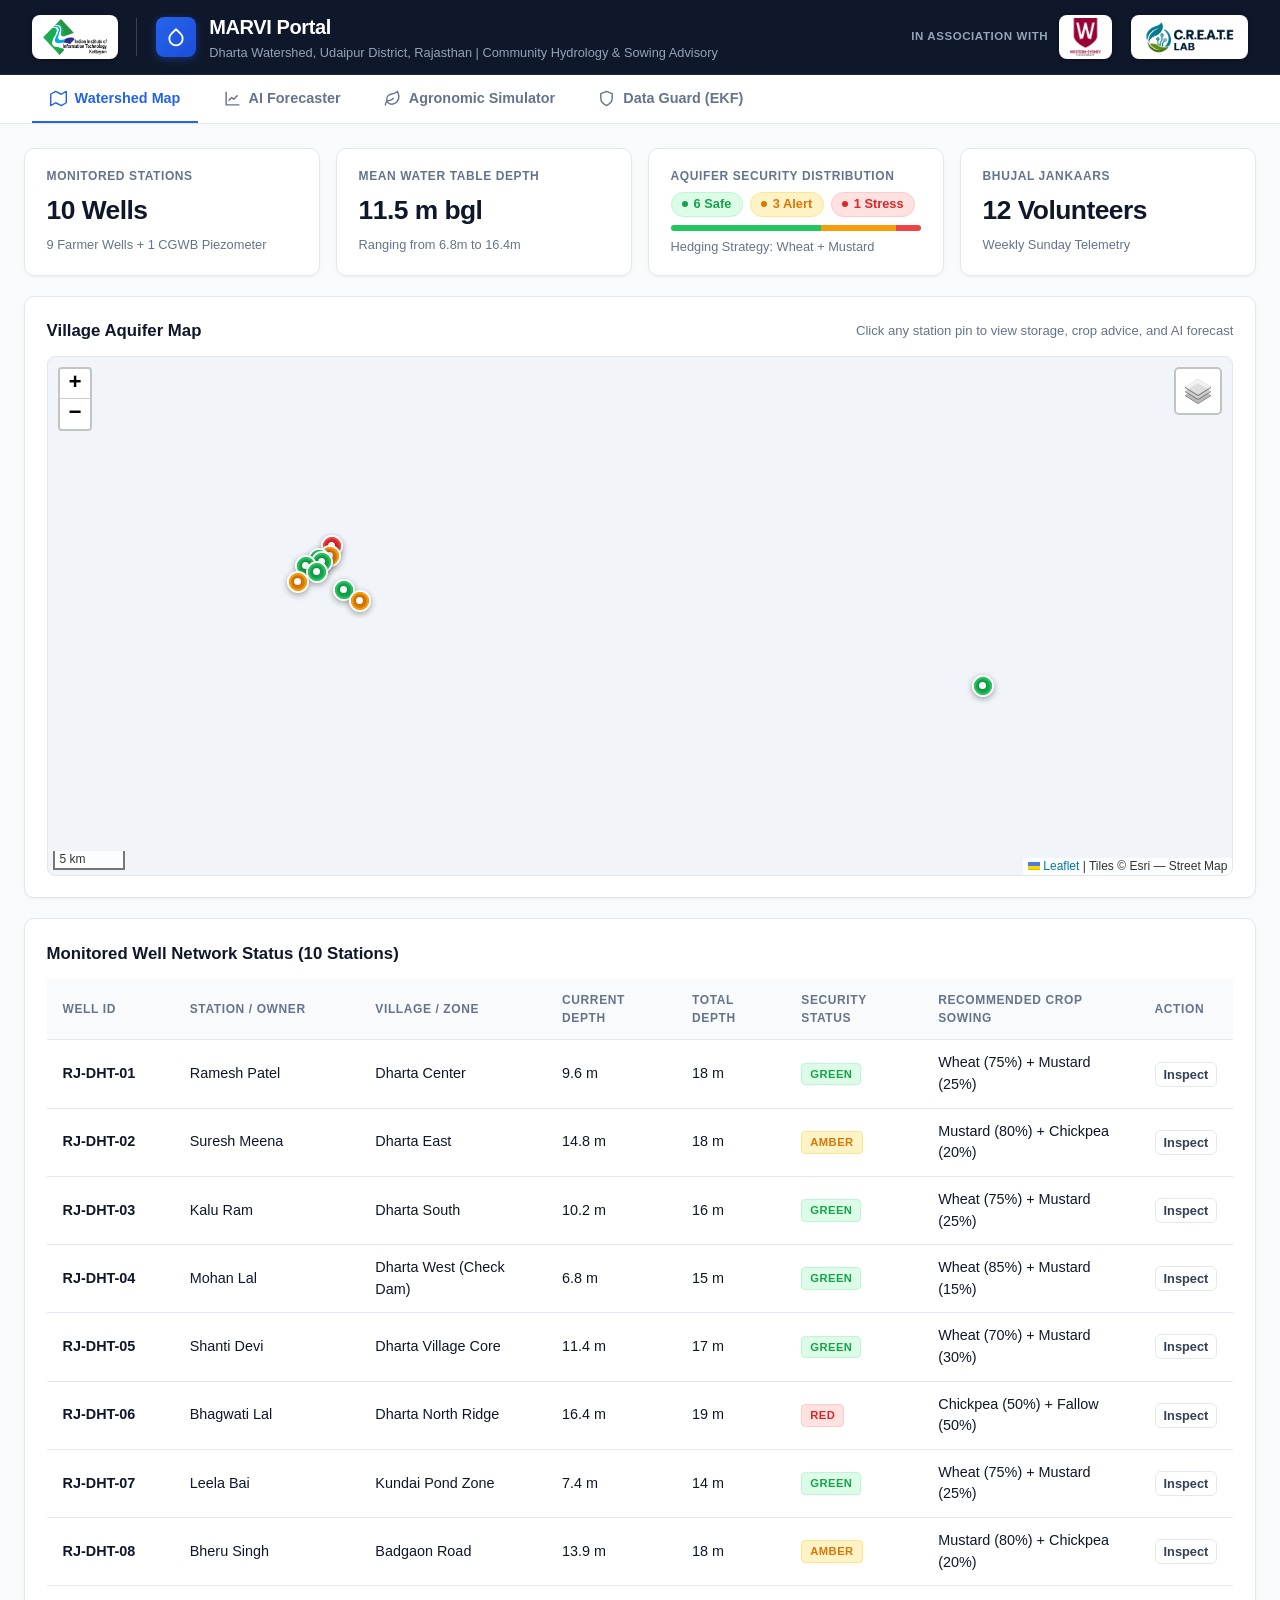
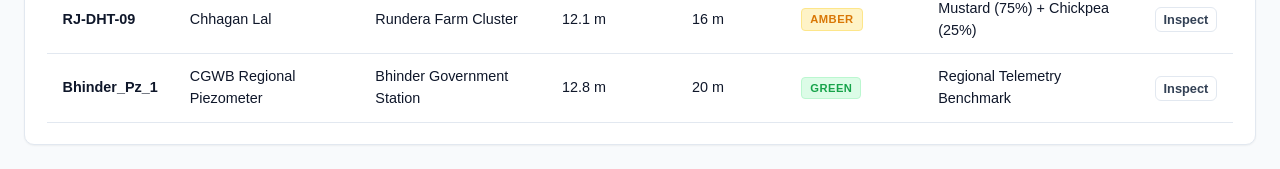
==== commit 6a6e719f: "Fix well pins, telemetry fleet table, and AI forecast graph with hybrid offline-first client and res" ====
--- a/index.html
+++ b/index.html
@@ -526,6 +526,6 @@
     </main>
 
     <!-- Custom App Script -->
-    <script src="/static/app.js?v=4.1"></script>
+    <script src="/static/app.js?v=4.5"></script>
 </body>
 </html>
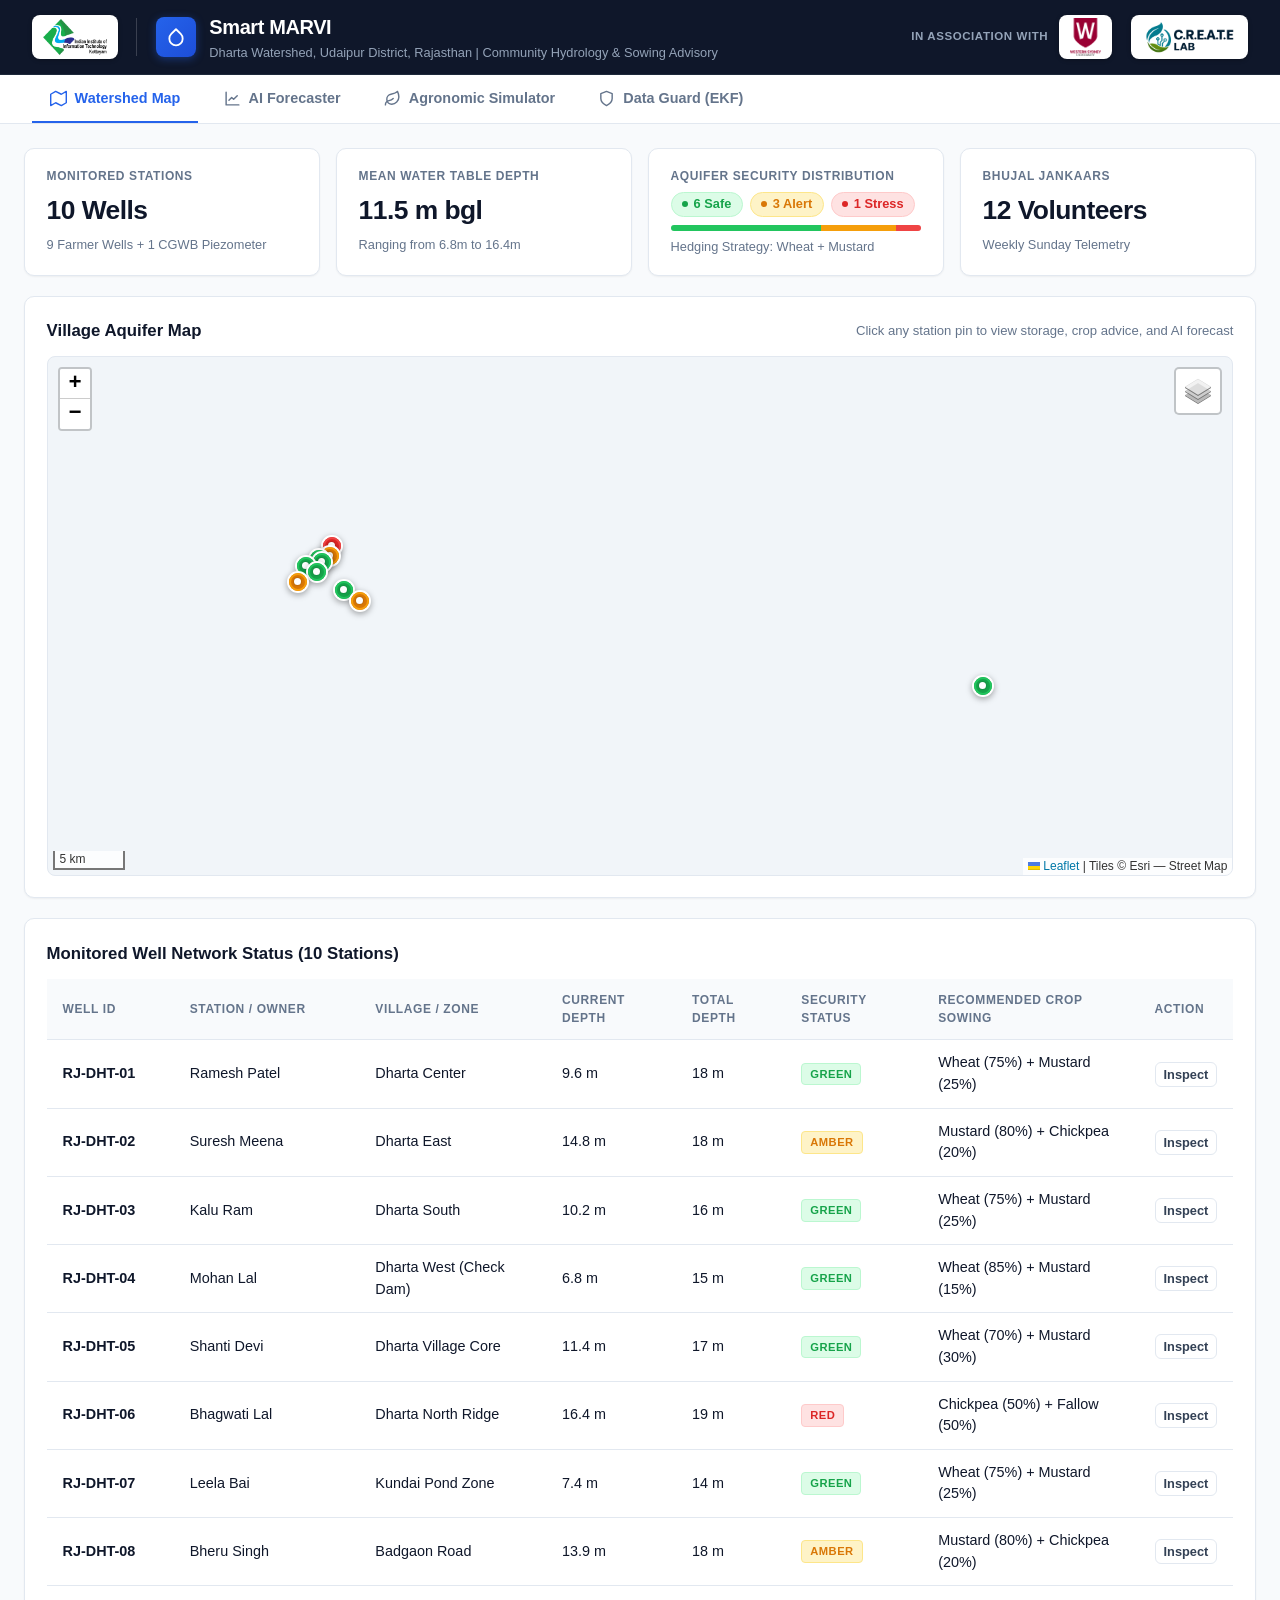
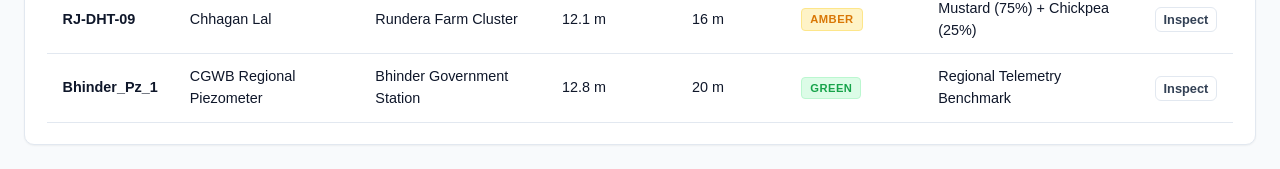
==== commit 8cb2d51c: "Update portal brand title to Smart MARVI" ====
--- a/index.html
+++ b/index.html
@@ -3,7 +3,7 @@
 <head>
     <meta charset="UTF-8">
     <meta name="viewport" content="width=device-width, initial-scale=1.0">
-    <title>MARVI - Smart Groundwater & Agronomic Advisory Portal</title>
+    <title>Smart MARVI - Community Groundwater & Sowing Advisory Portal</title>
     <link rel="icon" type="image/svg+xml" href="/static/favicon.svg">
     <link rel="shortcut icon" href="/static/favicon.svg">
     <!-- Local Leaflet CSS -->
@@ -32,7 +32,7 @@
                 </div>
                 <div>
                     <div class="brand-title">
-                        <span>MARVI Portal</span>
+                        <span>Smart MARVI</span>
                     </div>
                     <div class="brand-subtitle">Dharta Watershed, Udaipur District, Rajasthan | Community Hydrology & Sowing Advisory</div>
                 </div>
@@ -526,6 +526,6 @@
     </main>
 
     <!-- Custom App Script -->
-    <script src="/static/app.js?v=4.5"></script>
+    <script src="/static/app.js?v=4.6"></script>
 </body>
 </html>
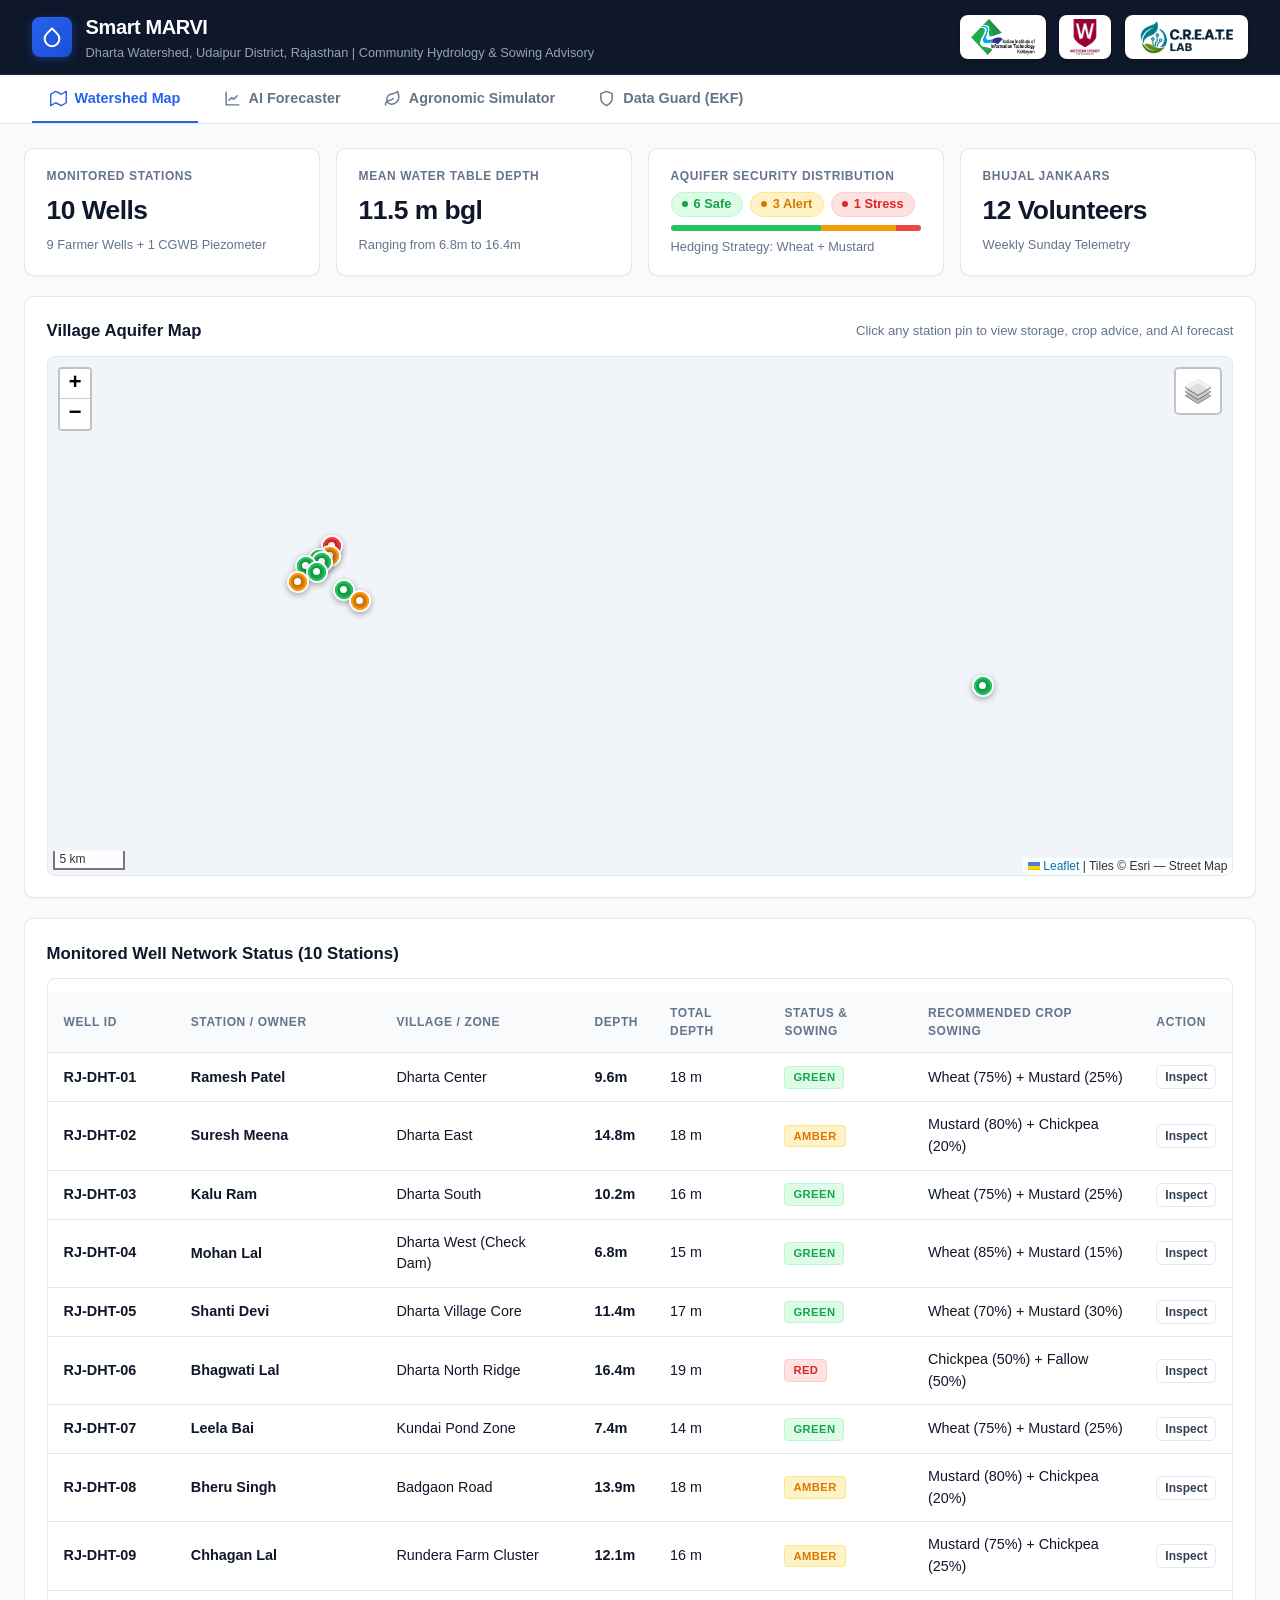
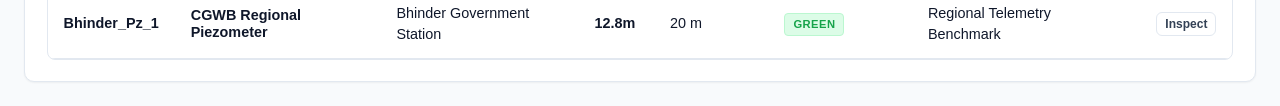
==== commit cc2c4e9f: "feat(mobile): optimize mobile header logos and compact 4-column fleet table" ====
--- a/index.html
+++ b/index.html
@@ -13,41 +13,37 @@
     <!-- Local Leaflet JS -->
     <script src="/static/vendor/leaflet.js"></script>
     <!-- Custom Style -->
-    <link rel="stylesheet" href="/static/style.css?v=4.3">
+    <link rel="stylesheet" href="/static/style.css?v=5.0">
 </head>
 <body>
 
     <!-- Header -->
     <header>
-        <div class="header-left">
+        <!-- Institutional Partner Logos at the Very Top (All in One Level) -->
+        <div class="header-top-logos">
             <div class="header-logo-card" title="Indian Institute of Information Technology Kottayam">
-                <img src="/static/images/iiit_kottayam_logo.png" alt="IIIT Kottayam" class="header-logo" style="max-height: 36px;">
-            </div>
-            <div class="header-vdiv"></div>
-            <div class="brand">
-                <div class="brand-icon-wrap">
-                    <svg width="20" height="20" viewBox="0 0 24 24" fill="none" stroke="currentColor" stroke-width="2.2" stroke-linecap="round" stroke-linejoin="round">
-                        <path d="M12 2.69l5.66 5.66a8 8 0 1 1-11.31 0z"/>
-                    </svg>
-                </div>
-                <div>
-                    <div class="brand-title">
-                        <span>Smart MARVI</span>
-                    </div>
-                    <div class="brand-subtitle">Dharta Watershed, Udaipur District, Rajasthan | Community Hydrology & Sowing Advisory</div>
-                </div>
+                <img src="/static/images/iiit_kottayam_logo.png" alt="IIIT Kottayam" class="header-logo">
+            </div>
+            <div class="header-logo-card" title="Western Sydney University">
+                <img src="/static/images/wsu_logo.png" alt="Western Sydney University" class="header-logo">
+            </div>
+            <div class="header-logo-card" title="C.R.E.A.T.E Lab, IIIT Kottayam">
+                <img src="/static/images/create_lab_logo.png" alt="C.R.E.A.T.E Lab" class="header-logo">
             </div>
         </div>
 
-        <div class="header-right">
-            <div class="association-block">
-                <span class="association-text">In association with</span>
-                <div class="header-logo-card" title="Western Sydney University">
-                    <img src="/static/images/wsu_logo.png" alt="Western Sydney University" class="header-logo" style="max-height: 38px;">
-                </div>
-            </div>
-            <div class="header-logo-card" title="C.R.E.A.T.E Lab, IIIT Kottayam">
-                <img src="/static/images/create_lab_logo.png" alt="C.R.E.A.T.E Lab" class="header-logo" style="max-height: 34px;">
+        <!-- Brand Title & Subtitle Bar -->
+        <div class="brand">
+            <div class="brand-icon-wrap">
+                <svg width="22" height="22" viewBox="0 0 24 24" fill="none" stroke="currentColor" stroke-width="2.2" stroke-linecap="round" stroke-linejoin="round">
+                    <path d="M12 2.69l5.66 5.66a8 8 0 1 1-11.31 0z"/>
+                </svg>
+            </div>
+            <div class="brand-text">
+                <div class="brand-title">
+                    <span>Smart MARVI</span>
+                </div>
+                <div class="brand-subtitle">Dharta Watershed, Udaipur District, Rajasthan | Community Hydrology & Sowing Advisory</div>
             </div>
         </div>
     </header>
@@ -123,24 +119,29 @@
 
             <!-- Well Fleet Table -->
             <div class="card">
-                <div class="card-title">Monitored Well Network Status (10 Stations)</div>
-                <table class="data-table">
+                <div class="card-title">
+                    <span>Monitored Well Network Status (10 Stations)</span>
+                    <span class="table-scroll-hint">← Swipe to view all 8 columns →</span>
+                </div>
+                <div class="table-responsive">
+                    <table class="data-table">
                     <thead>
                         <tr>
-                            <th>Well ID</th>
-                            <th>Station / Owner</th>
-                            <th>Village / Zone</th>
-                            <th>Current Depth</th>
-                            <th>Total Depth</th>
-                            <th>Security Status</th>
-                            <th>Recommended Crop Sowing</th>
-                            <th>Action</th>
+                            <th class="col-well-id desktop-only">Well ID</th>
+                            <th class="col-station">Station / Owner</th>
+                            <th class="col-village desktop-only">Village / Zone</th>
+                            <th class="col-depth">Depth</th>
+                            <th class="col-total desktop-only">Total Depth</th>
+                            <th class="col-status">Status & Sowing</th>
+                            <th class="col-crop desktop-only">Recommended Crop Sowing</th>
+                            <th class="col-action">Action</th>
                         </tr>
                     </thead>
                     <tbody id="fleet-table-body">
                         <!-- Populated by JS -->
                     </tbody>
                 </table>
+                </div>
             </div>
         </section>
 
@@ -160,8 +161,8 @@
                 </p>
 
                 <!-- Well Selector Bar -->
-                <div style="background:#f8fafc; padding:0.9rem 1.2rem; border-radius:8px; border:1px solid var(--border); margin-bottom:1.25rem; display:flex; align-items:center; justify-content:space-between; flex-wrap:wrap; gap:1rem;">
-                    <div style="display:flex; align-items:center; gap:0.75rem;">
+                <div class="forecast-selector-bar">
+                    <div class="forecast-selector-left">
                         <svg width="20" height="20" viewBox="0 0 24 24" fill="none" stroke="currentColor" stroke-width="2" stroke-linecap="round" stroke-linejoin="round" style="color:var(--primary-accent);">
                             <circle cx="12" cy="12" r="10"></circle>
                             <circle cx="12" cy="12" r="6"></circle>
@@ -183,7 +184,7 @@
                             </select>
                         </div>
                     </div>
-                    <div id="forecast-well-meta" style="display:flex; gap:1rem; align-items:center; font-size:0.88rem;">
+                    <div id="forecast-well-meta" class="forecast-well-meta">
                         <!-- Updated by JS -->
                     </div>
                 </div>
@@ -207,12 +208,12 @@
                 </div>
 
                 <!-- Chart Horizon Mode Switcher -->
-                <div style="display:flex; justify-content:space-between; align-items:center; margin-top:1.2rem; margin-bottom:0.6rem; flex-wrap:wrap; gap:0.5rem; background:#f8fafc; padding:0.6rem 1rem; border-radius:8px; border:1px solid var(--border);">
-                    <div style="font-weight:700; color:var(--primary); font-size:0.88rem; display:flex; align-items:center; gap:0.4rem;">
+                <div class="horizon-switcher-bar">
+                    <div class="horizon-switcher-label">
                         <span>Forecast Horizon:</span>
-                        <span style="font-weight:normal; font-size:0.8rem; color:var(--text-muted);">(Compare Predicted vs Actual for exact timeframes)</span>
-                    </div>
-                    <div style="display:flex; gap:0.4rem;">
+                        <span class="horizon-sub-label">(Compare Predicted vs Actual)</span>
+                    </div>
+                    <div class="horizon-btn-group">
                         <button id="btn-horizon-60d" class="btn btn-outline" style="padding:4px 10px; font-size:0.8rem;" onclick="setHorizonMode('60D')">
                             60-Day Horizon
                         </button>
@@ -226,7 +227,7 @@
                 </div>
 
                 <!-- Chart.js Graph -->
-                <div style="height: 440px; width: 100%; position: relative; margin-top: 0.5rem;">
+                <div class="forecast-chart-container">
                     <canvas id="forecastCanvas"></canvas>
                 </div>
             </div>
@@ -365,7 +366,7 @@
                         </div>
 
                         <!-- Graphical Cutaway Well Diagram -->
-                        <div style="background:#f8fafc; border-radius:8px; padding:1rem; border:1px solid var(--border); display:flex; align-items:center; justify-content:center; gap:2rem;">
+                        <div class="simulator-cutaway-wrap">
                             <div style="font-size:0.82rem; color:var(--text-muted); width:140px; line-height:1.4;">
                                 <div><strong>Surface: 0.0m</strong></div>
                                 <div style="margin: 22px 0 30px 0; color:#2563eb; font-weight:bold;">
@@ -526,6 +527,6 @@
     </main>
 
     <!-- Custom App Script -->
-    <script src="/static/app.js?v=4.6"></script>
+    <script src="/static/app.js?v=5.0"></script>
 </body>
 </html>
--- a/static/style.css
+++ b/static/style.css
@@ -58,23 +58,12 @@
   gap: 1.25rem;
 }
 
-.header-left {
-  display: flex;
-  align-items: center;
-  gap: 1.15rem;
-}
-
-.header-vdiv {
-  width: 1px;
-  height: 38px;
-  background: rgba(255, 255, 255, 0.18);
-}
-
-.header-right {
-  display: flex;
-  align-items: center;
-  gap: 1.15rem;
-  flex-wrap: wrap;
+.header-top-logos {
+  order: 2;
+  display: flex;
+  align-items: center;
+  gap: 0.85rem;
+  flex-wrap: nowrap;
 }
 
 .header-logo-card {
@@ -118,6 +107,7 @@
 }
 
 .brand {
+  order: 1;
   display: flex;
   align-items: center;
   gap: 0.85rem;
@@ -732,3 +722,474 @@
   font-weight: 600;
   color: var(--text-muted);
 }
+
+/* ==========================================================================
+   MOBILE & TABLET RESPONSIVE ENHANCEMENTS (v4.6)
+   ========================================================================== */
+
+/* Table Scroll Wrapper */
+.table-responsive {
+  width: 100%;
+  overflow-x: auto;
+  -webkit-overflow-scrolling: touch;
+  margin-top: 0.65rem;
+  border-radius: 8px;
+  border: 1px solid var(--border);
+  background: white;
+}
+
+.table-scroll-hint {
+  display: none;
+  font-size: 0.72rem;
+  color: var(--text-muted);
+  font-weight: 500;
+  text-align: right;
+  margin-top: 0.25rem;
+}
+
+/* Forecast Tab Component Layouts */
+.forecast-selector-bar {
+  background: #f8fafc;
+  padding: 0.9rem 1.2rem;
+  border-radius: 8px;
+  border: 1px solid var(--border);
+  margin-bottom: 1.25rem;
+  display: flex;
+  align-items: center;
+  justify-content: space-between;
+  flex-wrap: wrap;
+  gap: 1rem;
+}
+
+.forecast-selector-left {
+  display: flex;
+  align-items: center;
+  gap: 0.75rem;
+  flex: 1;
+  min-width: 280px;
+}
+
+.forecast-well-meta {
+  display: flex;
+  gap: 1rem;
+  align-items: center;
+  font-size: 0.88rem;
+  flex-wrap: wrap;
+}
+
+.horizon-switcher-bar {
+  display: flex;
+  justify-content: space-between;
+  align-items: center;
+  margin-top: 1.2rem;
+  margin-bottom: 0.6rem;
+  flex-wrap: wrap;
+  gap: 0.5rem;
+  background: #f8fafc;
+  padding: 0.6rem 1rem;
+  border-radius: 8px;
+  border: 1px solid var(--border);
+}
+
+.horizon-switcher-label {
+  font-weight: 700;
+  color: var(--primary);
+  font-size: 0.88rem;
+  display: flex;
+  align-items: center;
+  gap: 0.4rem;
+  flex-wrap: wrap;
+}
+
+.horizon-sub-label {
+  font-weight: normal;
+  font-size: 0.8rem;
+  color: var(--text-muted);
+}
+
+.horizon-btn-group {
+  display: flex;
+  gap: 0.4rem;
+  flex-wrap: wrap;
+}
+
+.forecast-chart-container {
+  height: 440px;
+  width: 100%;
+  position: relative;
+  margin-top: 0.5rem;
+}
+
+/* Simulator Cutaway Layout */
+.simulator-cutaway-wrap {
+  background: #f8fafc;
+  border-radius: 8px;
+  padding: 1rem;
+  border: 1px solid var(--border);
+  display: flex;
+  align-items: center;
+  justify-content: center;
+  gap: 2rem;
+  overflow: hidden;
+}
+
+/* Responsive Breakpoints */
+@media (max-width: 900px) {
+  .grid-2 {
+    grid-template-columns: 1fr;
+    gap: 1.25rem;
+  }
+}
+
+@media (max-width: 768px) {
+  header {
+    padding: 0.6rem 0.85rem;
+    flex-direction: column;
+    align-items: stretch;
+    gap: 0.55rem;
+  }
+
+  .header-top-logos {
+    order: 1 !important; /* ALL LOGOS ON THE EXACT SAME HORIZONTAL LEVEL AT THE VERY TOP */
+    display: flex !important;
+    align-items: center !important;
+    justify-content: center !important;
+    gap: 0.75rem !important;
+    width: 100% !important;
+    padding-bottom: 0.5rem !important;
+    border-bottom: 1px solid rgba(255, 255, 255, 0.12) !important;
+    flex-wrap: nowrap !important;
+  }
+
+  .header-logo-card {
+    height: 38px !important;
+    padding: 3px 10px !important;
+    flex: 0 0 auto !important;
+  }
+
+  .header-logo {
+    max-height: 28px !important;
+    width: auto !important;
+    object-fit: contain !important;
+    display: block !important;
+  }
+
+  .brand {
+    order: 2 !important; /* BRAND TITLE & SUBTITLE BELOW LOGOS */
+    display: flex;
+    align-items: center;
+    gap: 0.65rem;
+    width: 100%;
+  }
+
+  .association-block {
+    gap: 0.45rem;
+  }
+
+  .association-text {
+    font-size: 0.65rem;
+  }
+
+  .header-logo-card {
+    height: 38px;
+    padding: 3px 8px;
+  }
+
+  .header-logo {
+    max-height: 28px;
+  }
+
+  .brand-icon-wrap {
+    width: 36px;
+    height: 36px;
+  }
+
+  .brand-title {
+    font-size: 1.15rem;
+  }
+
+  .brand-subtitle {
+    font-size: 0.72rem;
+    line-height: 1.3;
+    display: -webkit-box;
+    -webkit-line-clamp: 2;
+    -webkit-box-orient: vertical;
+    overflow: hidden;
+  }
+
+  nav.tab-nav {
+    padding: 0 0.5rem;
+    gap: 0.25rem;
+    overflow-x: auto;
+    -webkit-overflow-scrolling: touch;
+    scrollbar-width: none;
+  }
+
+  nav.tab-nav::-webkit-scrollbar {
+    display: none;
+  }
+
+  .tab-btn {
+    padding: 0.75rem 0.85rem;
+    font-size: 0.82rem;
+    gap: 0.35rem;
+    white-space: nowrap;
+  }
+
+  main.container {
+    margin: 0.85rem auto;
+    padding: 0 0.75rem;
+  }
+
+  .card {
+    padding: 1rem;
+    margin-bottom: 0.85rem;
+    border-radius: 8px;
+  }
+
+  #map {
+    height: 350px;
+  }
+
+  .table-scroll-hint {
+    display: inline-block;
+  }
+
+  table.data-table th,
+  table.data-table td {
+    padding: 0.55rem 0.65rem;
+    font-size: 0.8rem;
+    white-space: nowrap;
+  }
+
+  .well-popup {
+    min-width: 230px;
+    max-width: 270px;
+    padding: 6px;
+  }
+}
+
+@media (max-width: 640px) {
+  .stats-grid {
+    grid-template-columns: repeat(2, 1fr) !important;
+    gap: 0.55rem !important;
+    margin-bottom: 0.75rem !important;
+  }
+
+  .stat-card {
+    padding: 0.75rem 0.85rem;
+    border-radius: 8px;
+  }
+
+  .stat-label {
+    font-size: 0.65rem;
+  }
+
+  .stat-value {
+    font-size: 1.25rem;
+    margin: 0.15rem 0;
+  }
+
+  .stat-sub {
+    font-size: 0.7rem;
+    line-height: 1.3;
+  }
+
+  .chip-group {
+    gap: 0.25rem;
+    margin: 0.2rem 0;
+  }
+
+  .chip {
+    font-size: 0.7rem;
+    padding: 0.15rem 0.45rem;
+  }
+
+  /* Prevent auto-zoom on iOS */
+  input[type="text"],
+  input[type="number"],
+  select {
+    font-size: 16px !important;
+  }
+
+  #forecast-well-select {
+    min-width: 0 !important;
+    width: 100% !important;
+    max-width: 100% !important;
+  }
+
+  .forecast-selector-bar {
+    padding: 0.75rem;
+    flex-direction: column;
+    align-items: stretch;
+    gap: 0.65rem;
+  }
+
+  .forecast-selector-left {
+    min-width: 0;
+    width: 100%;
+  }
+
+  .horizon-switcher-bar {
+    padding: 0.65rem;
+    flex-direction: column;
+    align-items: stretch;
+    gap: 0.5rem;
+  }
+
+  .horizon-btn-group {
+    width: 100%;
+    display: flex;
+    gap: 0.25rem;
+  }
+
+  .horizon-btn-group .btn {
+    flex: 1;
+    padding: 6px 4px !important;
+    font-size: 0.72rem !important;
+    text-align: center;
+  }
+
+  .forecast-chart-container {
+    height: 290px !important;
+  }
+
+  .simulator-cutaway-wrap {
+    flex-direction: column !important;
+    gap: 1rem !important;
+    padding: 0.85rem !important;
+  }
+
+  .column-visualizer {
+    height: 220px;
+    width: 100px;
+  }
+
+  .column-label {
+    right: -80px;
+    font-size: 0.7rem;
+  }
+}
+
+/* Responsive Table Column Helpers & Compact Mobile Layout (v4.7) */
+.mobile-only {
+  display: none;
+}
+
+.table-sub-text {
+  font-size: 0.68rem;
+  color: var(--text-muted);
+  line-height: 1.25;
+  margin-top: 1px;
+}
+
+.table-station-name {
+  font-weight: 700;
+  color: #0f172a;
+  line-height: 1.2;
+}
+
+.table-depth-main {
+  font-weight: 700;
+  color: #0f172a;
+}
+
+.table-sub-crop {
+  font-size: 0.68rem;
+  color: #1e40af;
+  font-weight: 600;
+  line-height: 1.2;
+  margin-top: 2px;
+}
+
+.btn-inspect {
+  padding: 4px 8px;
+  font-size: 0.75rem;
+}
+
+@media (max-width: 640px) {
+  /* Hide extraneous desktop columns so 100% of information fits on screen without swiping */
+  .desktop-only {
+    display: none !important;
+  }
+  
+  .mobile-only {
+    display: block !important;
+  }
+
+  table.data-table {
+    table-layout: fixed !important;
+    width: 100% !important;
+    margin-top: 0.25rem;
+    border-collapse: collapse;
+  }
+
+  table.data-table th,
+  table.data-table td {
+    padding: 0.45rem 0.2rem !important;
+    font-size: 0.74rem;
+    overflow: hidden;
+    vertical-align: middle;
+    white-space: normal !important;
+    word-break: normal !important; /* Never split single words like DEPTH or ACTION mid-word */
+  }
+
+  table.data-table th {
+    letter-spacing: 0.02em !important;
+    font-size: 0.71rem !important;
+  }
+
+  /* Fixed column proportions designed for mobile screen widths (Zero horizontal swiping) */
+  table.data-table th.col-station,
+  table.data-table td.col-station {
+    width: 33%;
+    padding-left: 0.35rem !important;
+  }
+
+  table.data-table th.col-depth,
+  table.data-table td.col-depth {
+    width: 18%;
+    text-align: center;
+  }
+
+  table.data-table th.col-depth {
+    white-space: nowrap !important;
+  }
+
+  table.data-table th.col-status,
+  table.data-table td.col-status {
+    width: 29%;
+  }
+
+  table.data-table th.col-action,
+  table.data-table td.col-action {
+    width: 20%;
+    text-align: center;
+    padding-right: 0.35rem !important;
+  }
+
+  table.data-table th.col-action {
+    white-space: nowrap !important;
+  }
+
+  .btn-inspect {
+    padding: 4px 6px !important;
+    font-size: 0.72rem !important;
+    width: auto;
+    min-width: 42px;
+  }
+
+  .status-badge {
+    padding: 1px 4px !important;
+    font-size: 0.6rem !important;
+  }
+
+  .table-responsive {
+    overflow-x: hidden !important; /* Zero horizontal swiping required! */
+    border: none !important;
+  }
+
+  .table-scroll-hint {
+    display: none !important; /* Removed because table fits completely on screen! */
+  }
+}
